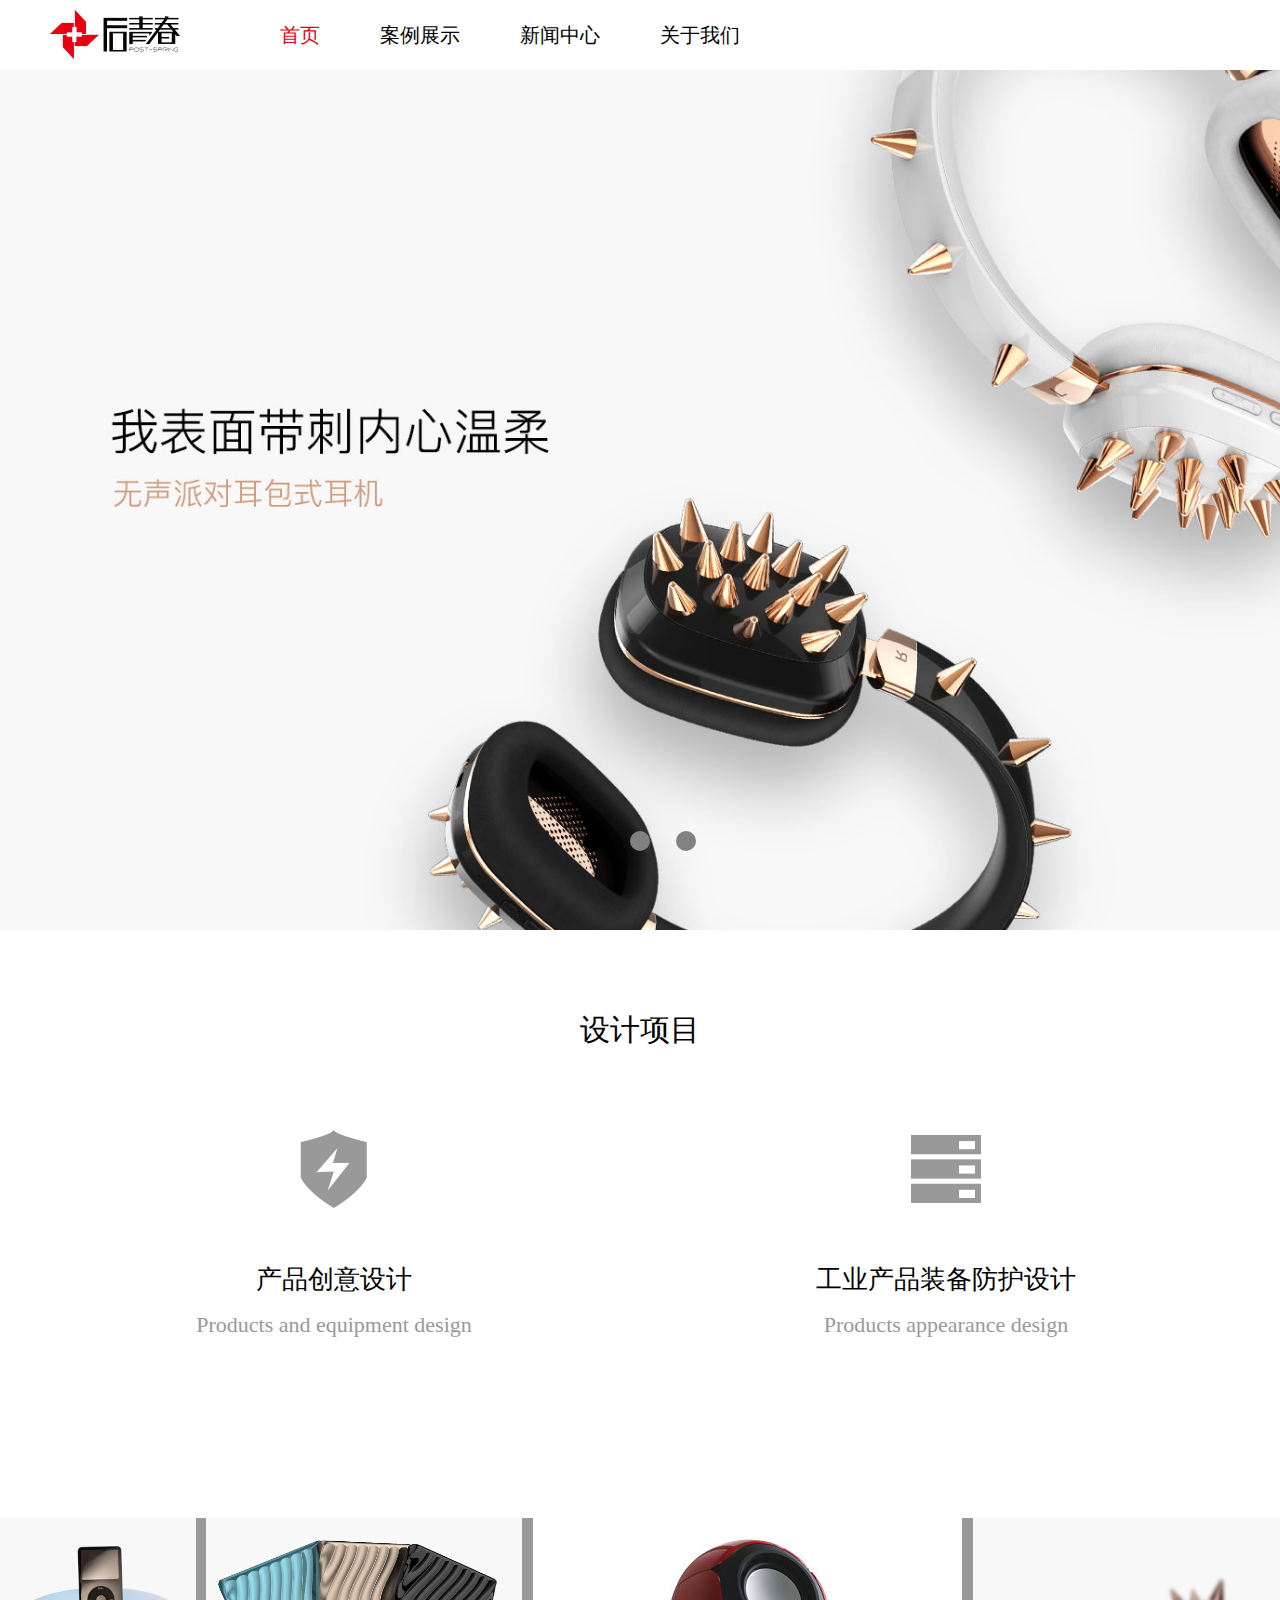
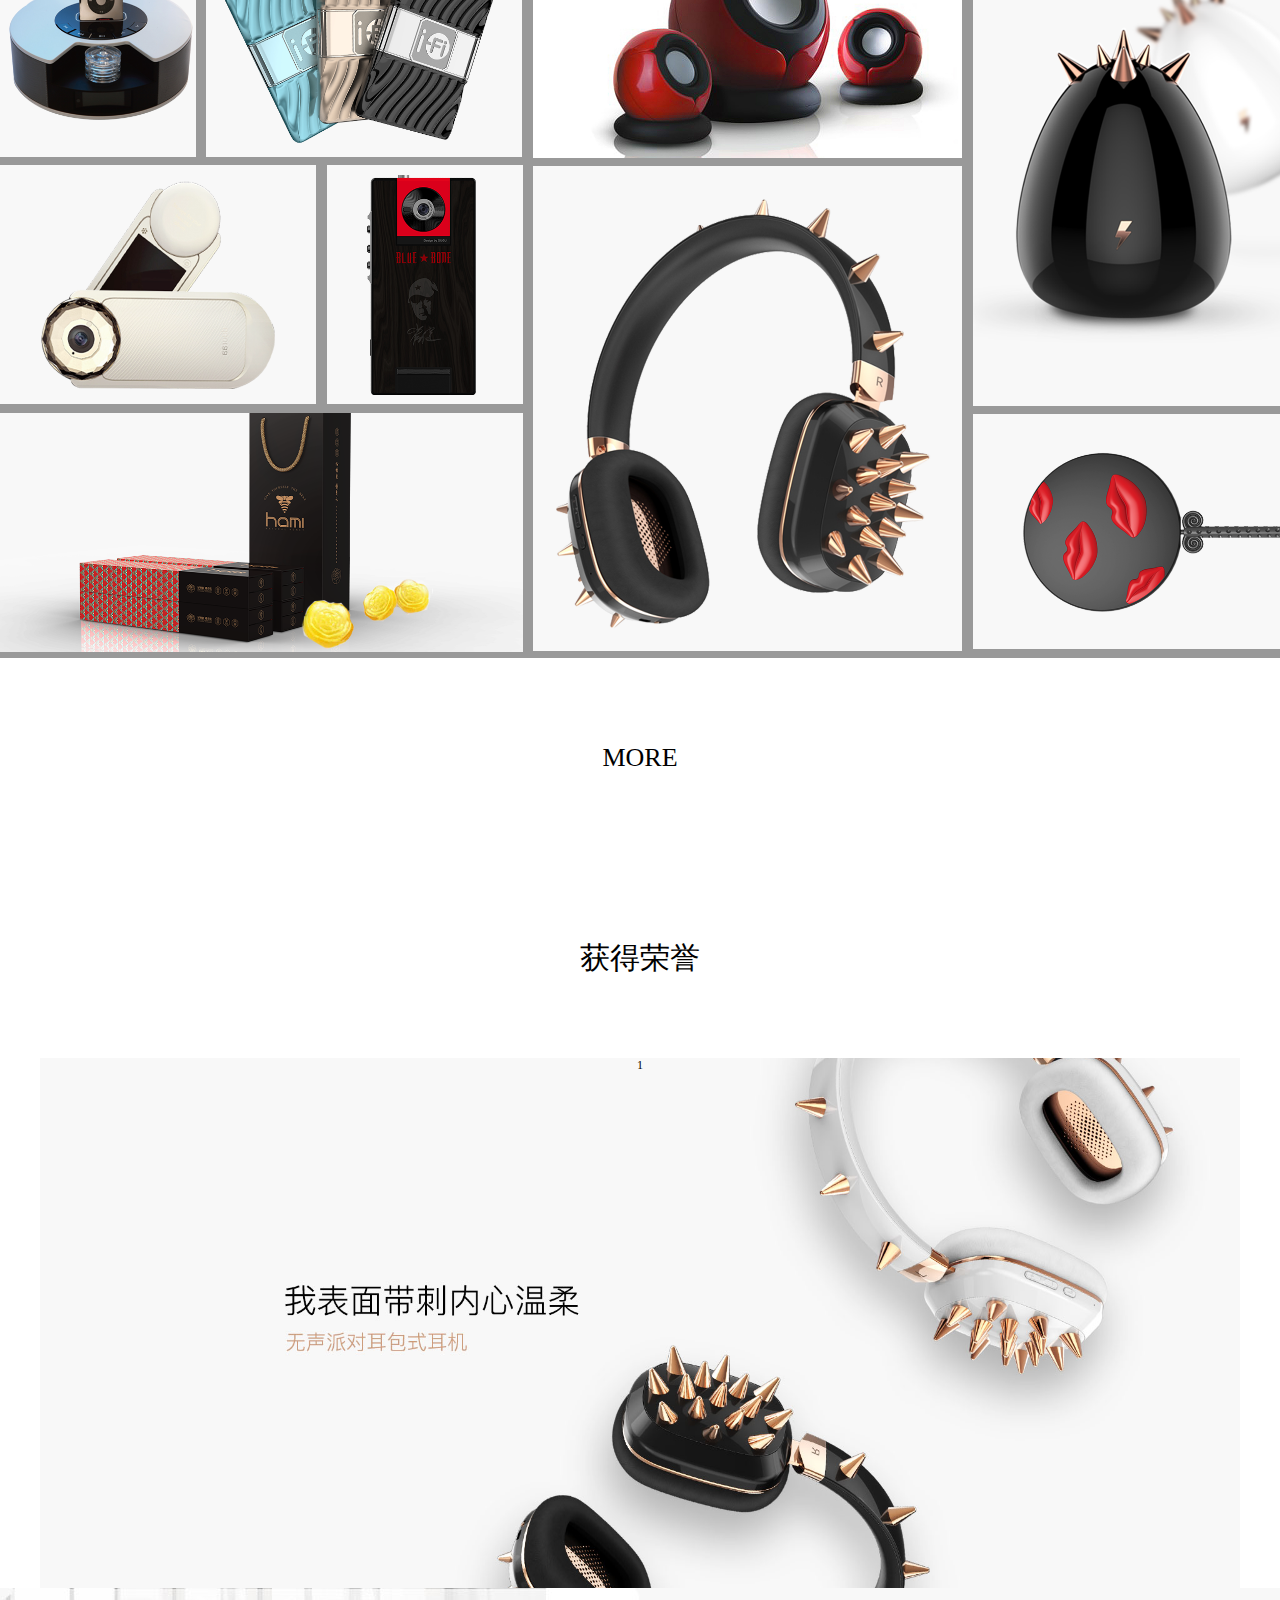
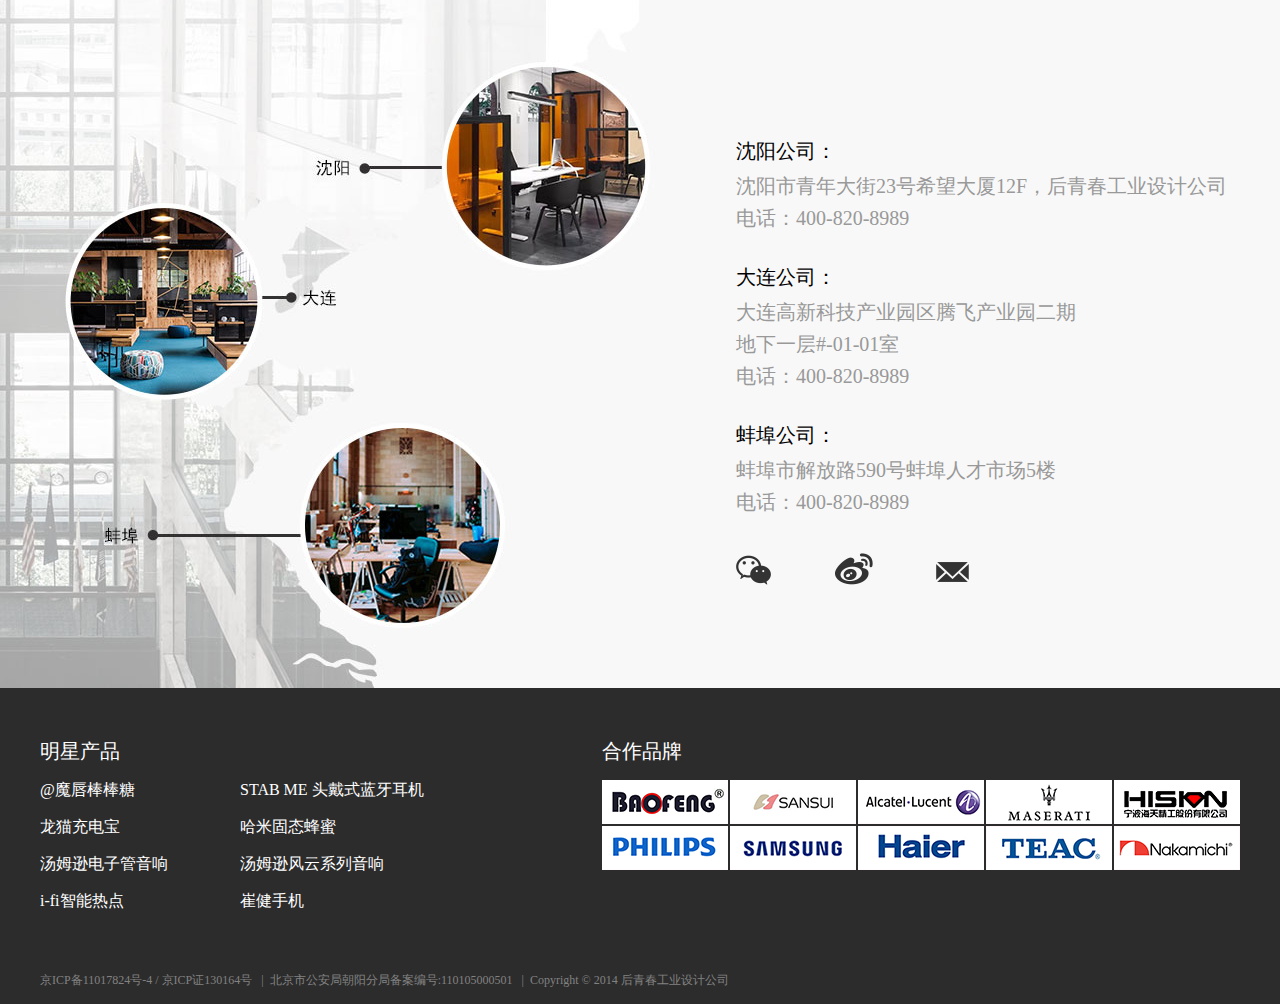
==== index.html @ 99f34e1e "index" ====
<!DOCTYPE html>
<html>
	<head>
		<meta charset="UTF-8">
		<title></title>
		<link href="css/reset.css" rel="stylesheet">
		<link href="css/base.css" rel="stylesheet">
		<link href="css/index.css" rel="stylesheet">
		<link href="plugin/swiper-2.7.6/idangerous.swiper.css" rel="stylesheet">
		<link rel="icon" href="http://zimeitisucai.oss-cn-beijing.aliyuncs.com/resource/ouguWebsite/img/title.png" type="image/x-icon" >
	</head>
	
	<body>
	<!--header start-->
		<nav>
			<!--<div class="header ">
				<div class="clearfix">
					<a href="index.html"><div class="logo fl"></div></a>
					<ul class="fl clearfix">
						<li class="on"><a href="index.html">首页</a></li>
						<li ><a href="">案例展示</a></li>
						<li ><a href="">新闻中心</a></li>
						<li ><a href="">关于我们</a></li>
					</ul>
				</div>
			</div>-->
		</nav>
	<!--header end-->

	<!--banner start-->
		<div class="banner">
			<div class="swiper-container"  id="swiper1">
				<div class="swiper-wrapper">
					<div class="swiper-slide slide1"><a href=""></a></div>
					<div class="swiper-slide slide2"><a href=""></a></div>
					<div class="swiper-slide slide3"><a href=""></a></div>
				</div>
				<div class="pagination"></div>
			</div>
		</div>
	<!--banner end-->

	<!--content start-->
	<div class="content">
		<div class="part1">
			<div class="f30 headline">设计项目</div>
			<div class="two clearfix auto">
				<div class="fl">
					<i></i>
					<p class="f26 pt50">产品创意设计</p>
					<div class="f22">Products and equipment design</div>
				</div>
				<div class="fr">
					<i></i>
					<p class="f26 pt50">工业产品装备防护设计</p>
					<div class="f22">Products appearance design</div>
				</div>
			</div>
			<div class="product">
				<div class="pr1 fl">
					<div class="left1 clearfix">
						<div class="left1_l fl"></div>
						<div class="left1_r fr"></div>
					</div>
					<div class="left2 clearfix">
						<div class="left2_l fl"></div>
						<div class="left2_r fr"></div>
					</div>
					<div class="left3"></div>
				</div>
				<div class="pr2 fl">
					<div class="mid1 dhover">
						<a href="">
							<div class="con">
								<div class="p">
									<p class="f30">无声派对</p>
									<p class="f26">耳机设计</p>
								</div>
							</div>
						</a>
					</div>
					<div class="mid2 dhover">
						<a href="">
							<div class="con">
								<div class="p">
									<p class="f30">无声派对</p>
									<p class="f26">耳机设计</p>
								</div>
							</div>
						</a>
					</div>
				</div>
				<div class="pr3 fr">
					<div class="right1 dhover"></div>
					<div class="right2 dhover"></div>
				</div>
			</div>
		</div>
		<div class="part2">
			<div class="headline f26">MORE</div>
			<div class="headline f30">获得荣誉</div>
			<div class="iconswiper auto">
				<div class="swiper-container"  id="swiper2">
					<div class="swiper-wrapper">
						<div class="swiper-slide slide1">1</div>
						<div class="swiper-slide slide2">2</div>
						<div class="swiper-slide slide3">3</div>
					</div>
					<!--<div class="pagination"></div>-->
				</div>
			</div>
		</div>
		<div class="part3"></div>
		<div class="part4"></div>
	</div>
	<!--content end-->
	<!--pubpart start-->
	<div class="pubpart">
		<!--<div class="in">
			<div class="auto clearfix">
				<div class="t fr">
					<div class="unit">
						<p class="p">沈阳公司：</p>
						<div class="word">沈阳市青年大街23号希望大厦12F，后青春工业设计公司<br />
电话：400-820-8989</div>						
					</div>
					<div class="unit">
						<p class="p">大连公司：</p>
						<div class="word">大连高新科技产业园区腾飞产业园二期<br />
地下一层#-01-01室<br />
电话：400-820-8989</div>						
					</div>
					<div class="unit">
						<p class="p">蚌埠公司：</p>
						<div class="word">蚌埠市解放路590号蚌埠人才市场5楼<br />
电话：400-820-8989</div>						
					</div>
					<div class="icon">
						<i class="icon1"></i>
						<i class="icon2"></i>
						<i class="icon3"></i>
					</div>
				</div>
			</div>
		</div>-->
	</div>
	<!--pubpart end-->

	<!--footer start-->
	<footer>
		<!--<div class="footer">
			<div class="auto pt50 clearfix">
				<div class="fl clearfix">
					<div class="col fl">
						<h4>明星产品</h4>
						<ul>
							<li><a href="">@魔唇棒棒糖</a></li>
							<li><a href="">龙猫充电宝</a></li>
							<li><a href="">汤姆逊电子管音响</a></li>
							<li><a href="">i-fi智能热点</a></li>
						</ul>
					</div>
					<div class="col fl">
						<h4> </h4>
						<ul>
							<li><a href="">STAB ME 头戴式蓝牙耳机</a></li>
							<li><a href="">哈米固态蜂蜜</a></li>
							<li><a href="">汤姆逊风云系列音响</a></li>
							<li><a href="">崔健手机</a></li>
						</ul>
					</div>
				</div>
				<div class="fr">
					<div class="">
						<h4>合作品牌</h4>
						<img class="brand" src="img/01index/brand.png"/>
					</div>
				</div>
			</div>
			<div class="auto end">
					京ICP备11017824号-4 / 京ICP证130164号 &nbsp; | &nbsp;北京市公安局朝阳分局备案编号:110105000501 &nbsp; | &nbsp;Copyright © 2014 后青春工业设计公司
			</div>
		</div>-->
	</footer>
	<!--footer end-->

	</body>
	<script src="plugin/swiper-2.7.6/idangerous.swiper.min.js"></script>
	<script src="js/jquery-1.11.0.min.js" type="text/javascript" charset="utf-8"></script>
	<script src="js/headerFooter.js" type="text/javascript" charset="utf-8"></script>
	<script src="js/pubpart.js" type="text/javascript" charset="utf-8"></script>
	<!--<script src="js/header.js" type="text/javascript" charset="utf-8"></script>-->
	<!--<script src="js/index.js" type="text/javascript" charset="utf-8"></script>-->
	<script>
		window.onload = function() {
			var mySwiper = new Swiper('#swiper1',{
				loop: true,
				autoplay : 5000,
				pagination : '.pagination',
				paginationClickable :true
			});
			var swiper = new Swiper('#swiper2', {
			    loop: true,
				autoplay : 5000,
				pagination : '.pagination',
				paginationClickable :true
			});
}
function getScrollTop(){
			var scrollTop=0;
			if(document.documentElement&&document.documentElement.scrollTop)
			{
				scrollTop=document.documentElement.scrollTop;
			}
			else if(document.body)
			{
				scrollTop=document.body.scrollTop;
			}
			return scrollTop;
		}
		
	</script>
</html>
---- css/base.css ----
body {
  background: #fff;
}
.clearfix:after {
  content: '';
  display: block;
  width: 100%;
  height: 0;
  clear: both;
}
.fl {
  float: left;
}
.fr {
  float: right;
}
.none {
  display: none;
}
.auto {
  width: 1200px;
  margin: 0 auto;
}
.pt50 {
  padding-top: 50px;
}
.f30 {
  font-size: 30px;
  font-weight: 100;
}
.f22 {
  font-size: 22px;
  font-weight: 100;
}
.f26 {
  font-size: 26px;
  font-weight: 100;
}
.header {
  position: fixed;
  top: 0;
  z-index: 100;
  width: 100%;
  height: 70px;
  line-height: 70px;
  background: rgba(255, 255, 255, 0.2);
}
.header .logo {
  width: 130px;
  height: 50px;
  background: url(../img/01index/logo.png) no-repeat 0 0 / contain;
  margin-top: 10px;
  margin-left: 50px;
}
.header ul {
  margin-left: 70px;
}
.header ul li {
  float: left;
  padding: 0 30px;
  font-size: 20px;
}
.header ul li a {
  display: block;
  width: 100%;
  height: 100%;
  color: #000;
}
.header ul li.on a {
  color: #e60012;
}
.header ul li:hover a {
  color: #e60012;
}
.header:hover {
  background: #fff;
}
.footer {
  color: #fff;
  background: #2c2c2c;
}
.footer h4 {
  height: 26px;
  font-size: 20px;
  font-weight: 100;
}
.footer .col {
  width: 200px;
}
.footer .col li {
  margin-top: 16px ;
  font-size: 16px;
  font-weight: 100;
}
.footer .col li a {
  font-size: 16px;
  color: #fff;
}
.footer .brand {
  width: 638px;
  height: 90px;
  margin-top: 16px;
}
.footer .end {
  margin-top: 60px;
  color: #828282;
  font-size: 12px;
  padding-bottom: 15px;
}
.pubpart .in {
  height: 700px;
  background: url(../img/01index/pubbg.jpg) no-repeat;
  background-position: center 0;
  background-size: cover;
}
.pubpart .in .t {
  margin-top: 120px;
  width: 42%;
}
.pubpart .in .t .unit {
  font-size: 20px;
  margin-top: 30px;
}
.pubpart .in .t .unit .p {
  color: #000;
}
.pubpart .in .t .unit .word {
  color: #999;
  margin-top: 5px;
  line-height: 1.6;
}
.pubpart .in .t .icon {
  margin-top: 35px;
}
.pubpart .in .t .icon i {
  margin-right: 60px;
  display: inline-block;
  background: url('../img/01index/icon.png') no-repeat;
}
.pubpart .in .t .icon .icon1 {
  width: 35px;
  height: 30px;
  background-position: 0 -2px;
}
.pubpart .in .t .icon .icon2 {
  width: 39px;
  height: 32px;
  background-position: -102px 0px;
}
.pubpart .in .t .icon .icon3 {
  width: 33px;
  height: 23px;
  background-position: -207px -7px;
}
---- css/index.css ----
.banner {
  height: 930px;
}
.banner .swiper-container {
  height: 100%;
}
.banner .swiper-slide {
  height: 100%;
  background-repeat: no-repeat;
  background-position: center;
  background-size: cover ;
}
.banner .swiper-slide a {
  display: block;
  width: 100%;
  height: 100%;
}
.banner .slide1 {
  background-image: url(../img/01index/banner1.jpg);
}
.banner .slide2 {
  background-image: url(../img/01index/banner2.jpg);
}
.banner .slide3 {
  background-image: url(../img/01index/banner3.jpg);
}
.banner .pagination {
  position: absolute;
  z-index: 20;
  bottom: 75px;
  width: 100%;
  text-align: center;
}
.banner .swiper-pagination-switch {
  display: inline-block;
  width: 20px;
  height: 20px;
  border-radius: 20px;
  background: #818181;
  margin: 0 13px;
  cursor: pointer;
}
.banner .swiper-active-switch {
  background: #000;
}
.content {
  text-align: center;
}
.content .headline {
  height: 200px;
  line-height: 200px;
}
.content .part1 .two {
  margin-bottom: 180px;
}
.content .part1 .two > div {
  width: 49%;
}
.content .part1 .two > div i {
  display: inline-flex;
  width: 78px;
  height: 78px;
}
.content .part1 .two > div > div {
  color: #999;
  margin-top: 15px;
}
.content .part1 .two > div:hover p {
  color: #e60012;
}
.content .part1 .two .fl i {
  background: url(../img/01index/two1.png) no-repeat;
}
.content .part1 .two .fr i {
  background: url(../img/01index/two2.png) no-repeat;
}
.content .part1 .product {
  background: #999;
  width: 100%;
  height: 0;
  padding-bottom: 57.8%;
  position: relative;
}
.content .part1 .product > div {
  height: 100%;
  position: absolute;
}
.content .part1 .product > div .dhover:hover .con {
  background: rgba(230, 0, 18, 0.8);
}
.content .part1 .product > div .dhover:hover .con .p {
  display: block;
}
.content .part1 .product .con {
  width: 100%;
  height: 100%;
  display: flex;
  align-items: center;
  justify-content: center;
  color: #fff;
  background: transparent;
}
.content .part1 .product .con .p {
  display: none;
}
.content .part1 .product .pr1 {
  width: 41.66%;
}
.content .part1 .product .pr1 > div {
  width: 98%;
  height: 32.28%;
  margin-bottom: 1.6%;
}
.content .part1 .product .pr1 .left1 > div {
  height: 100%;
}
.content .part1 .product .pr1 .left1 .left1_l {
  margin-right: 2%;
  width: 37.5%;
  background: url(../img/01index/p01.png) no-repeat;
  background-size: 100% 100%;
}
.content .part1 .product .pr1 .left1 .left1_r {
  width: 60.5%;
  background: url(../img/01index/p02.png) no-repeat;
  background-size: 100% 100%;
}
.content .part1 .product .pr1 .left2 > div {
  height: 100%;
}
.content .part1 .product .pr1 .left2 .left2_l {
  margin-right: 2%;
  width: 60.5%;
  background: url(../img/01index/p03.png) no-repeat;
  background-size: 100% 100%;
}
.content .part1 .product .pr1 .left2 .left2_r {
  width: 37.5%;
  background: url(../img/01index/p04.png) no-repeat;
  background-size: 100% 100%;
}
.content .part1 .product .pr1 .left3 {
  background: url(../img/01index/p05.png) no-repeat;
  background-size: 100% 100%;
}
.content .part1 .product .pr2 {
  width: 34.37%;
  left: 41.66%;
}
.content .part1 .product .pr2 > div {
  width: 97.5%;
  margin-bottom: 1.8%;
}
.content .part1 .product .pr2 .mid1 {
  height: 32.5% ;
  background: url(../img/01index/p06.png) no-repeat;
  background-size: 100% 100%;
}
.content .part1 .product .pr2 .mid2 {
  height: 65.5%;
  background: url(../img/01index/p07.png) no-repeat;
  background-size: 100% 100%;
}
.content .part1 .product .pr3 {
  width: 23.97%;
  right: 0 ;
}
.content .part1 .product .pr3 > div {
  margin-bottom: 2.5%;
  background: oldlace;
}
.content .part1 .product .pr3 .right1 {
  height: 66%;
  background: url(../img/01index/p08.png) no-repeat;
  background-size: 100% 100%;
}
.content .part1 .product .pr3 .right2 {
  height: 31.81%;
  background: url(../img/01index/p09.png) no-repeat;
  background-size: 100% 100%;
}
.content .part2 .iconswiper {
  height: 530px;
}
.content .part2 .iconswiper .swiper-container {
  height: 100%;
}
.content .part2 .iconswiper .swiper-slide {
  width: 100%;
  height: 100%;
  background-repeat: no-repeat;
  background-position: center;
  background-size: cover ;
  display: block;
}
.content .part2 .iconswiper .slide1 {
  background-image: url(../img/01index/banner1.jpg);
}
.content .part2 .iconswiper .slide2 {
  background-image: url(../img/01index/banner2.jpg);
}
.content .part2 .iconswiper .slide3 {
  background-image: url(../img/01index/banner3.jpg);
}
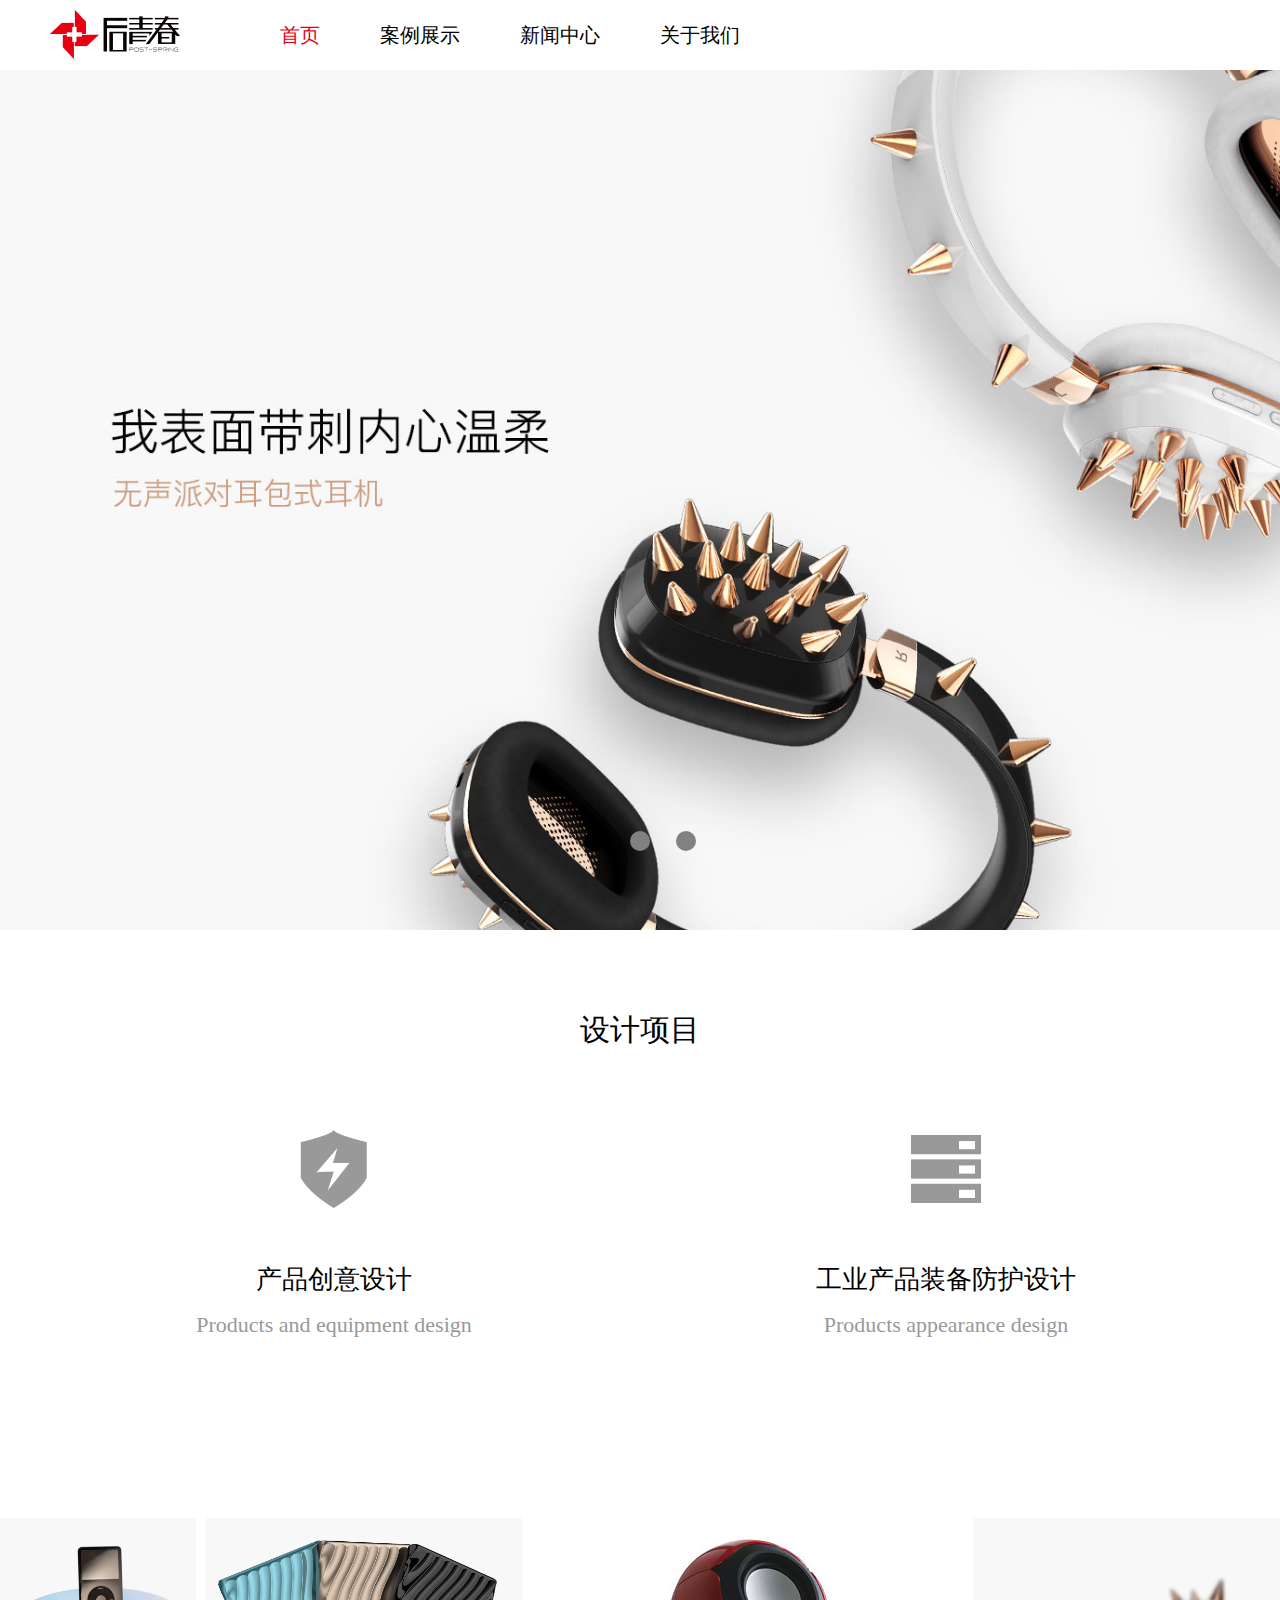
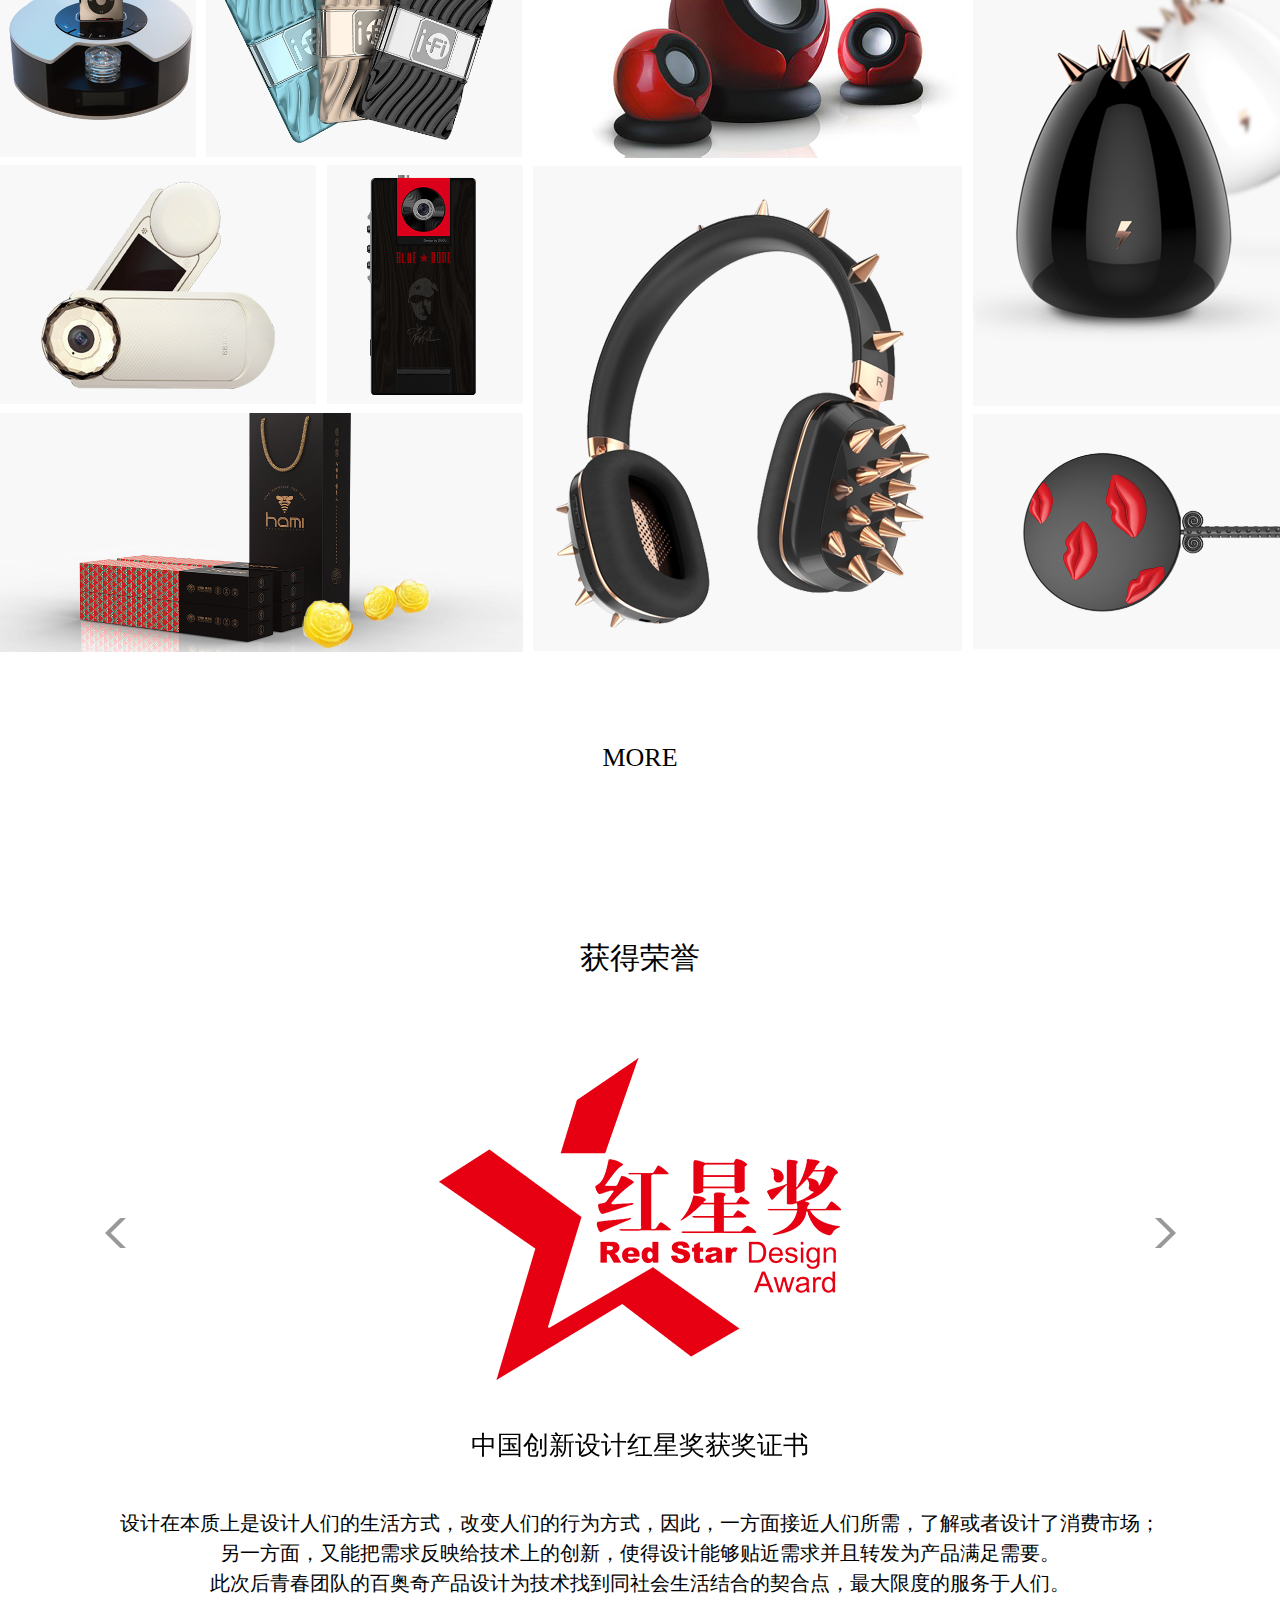
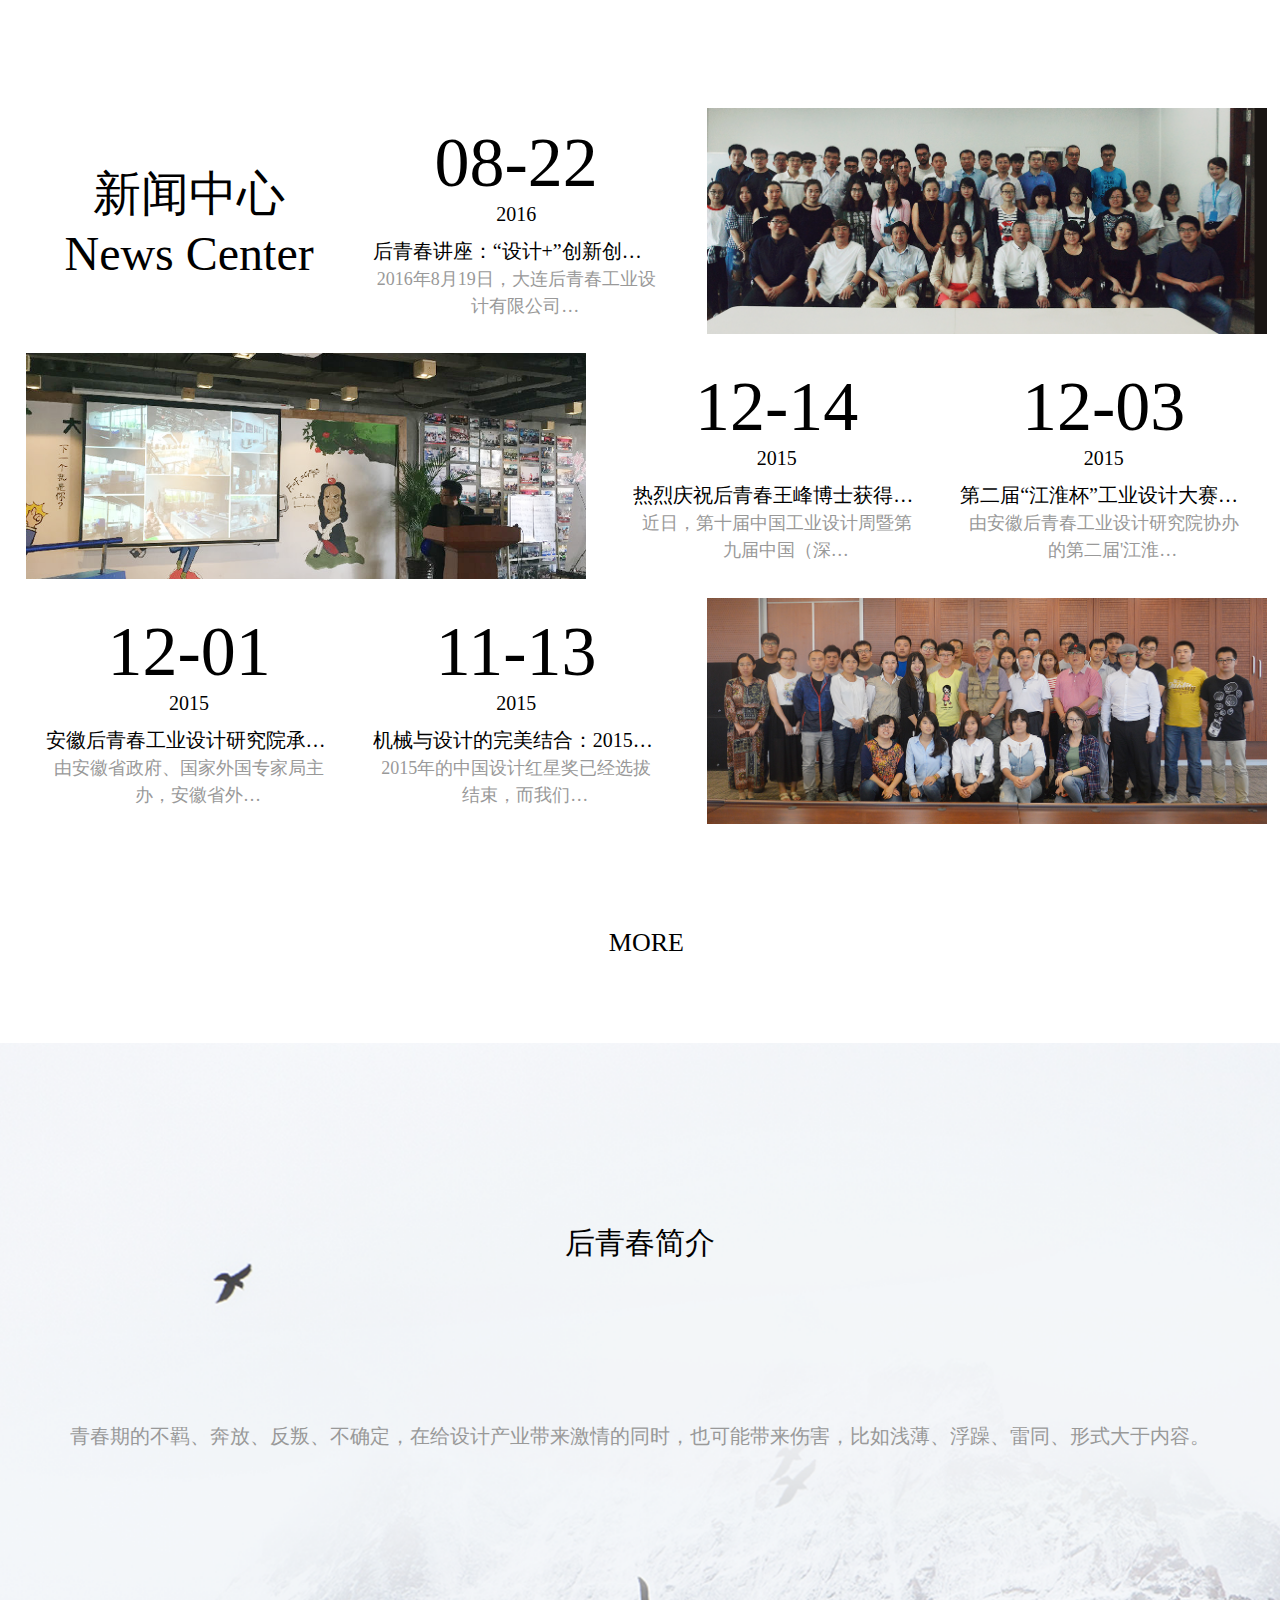
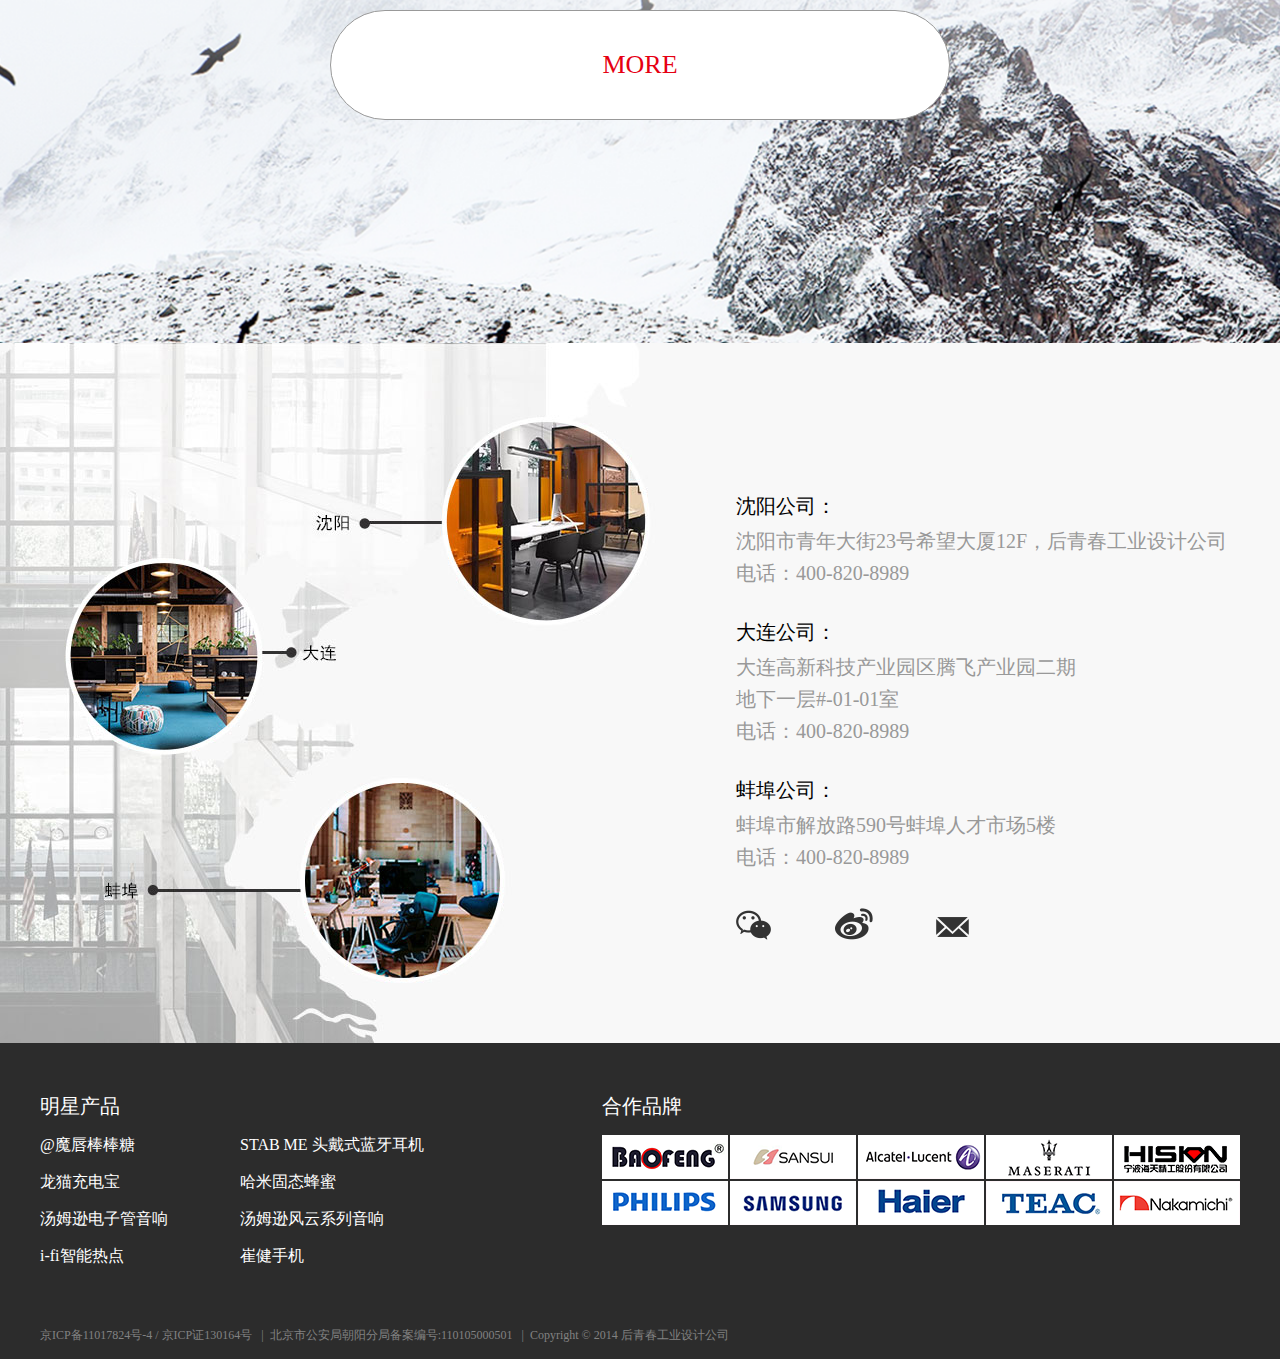
==== commit 03f88d5d: "index" ====
--- a/index.html
+++ b/index.html
@@ -59,22 +59,67 @@
 			<div class="product">
 				<div class="pr1 fl">
 					<div class="left1 clearfix">
-						<div class="left1_l fl"></div>
-						<div class="left1_r fr"></div>
+						<div class="left1_l fl dhover">
+							<a href="">
+								<div class="con">
+									<div class="p">
+										<p class="f30">汤姆逊电子管音响</p>
+										<p class="f24">外观设计</p>
+									</div>
+								</div>
+							</a>
+						</div>
+						<div class="left1_r fr dhover">
+							<a href="">
+								<div class="con">
+									<div class="p">
+										<p class="f30">I-FI智能热点</p>
+										<p class="f24">外观设计</p>
+									</div>
+								</div>
+							</a>
+						</div>
 					</div>
 					<div class="left2 clearfix">
-						<div class="left2_l fl"></div>
-						<div class="left2_r fr"></div>
-					</div>
-					<div class="left3"></div>
+						<div class="left2_l fl dhover">
+							<a href="">
+								<div class="con">
+									<div class="p">
+										<p class="f30">Dooraa自拍神器</p>
+										<p class="f24">外观设计</p>
+									</div>
+								</div>
+							</a>
+						</div>
+						<div class="left2_r fr dhover">
+							<a href="">
+								<div class="con">
+									<div class="p">
+										<p class="f30">崔建手机</p>
+										<p class="f24">外观设计</p>
+									</div>
+								</div>
+							</a>
+						</div>
+					</div>
+					<div class="left3 dhover">
+						<a href="">
+							<div class="con">
+								<div class="p">
+									<p class="f30">哈米固态蜂蜜</p>
+									<p class="f24">外观设计</p>
+								</div>
+							</div>
+						</a>
+					</div>
 				</div>
 				<div class="pr2 fl">
 					<div class="mid1 dhover">
 						<a href="">
 							<div class="con">
 								<div class="p">
-									<p class="f30">无声派对</p>
-									<p class="f26">耳机设计</p>
+									<p class="f30">汤姆逊层云音响</p>
+									<p class="f24">外观设计</p>
 								</div>
 							</div>
 						</a>
@@ -83,16 +128,34 @@
 						<a href="">
 							<div class="con">
 								<div class="p">
-									<p class="f30">无声派对</p>
-									<p class="f26">耳机设计</p>
+									<p class="f30">无声派对耳机</p>
+									<p class="f24">外观设计</p>
 								</div>
 							</div>
 						</a>
 					</div>
 				</div>
 				<div class="pr3 fr">
-					<div class="right1 dhover"></div>
-					<div class="right2 dhover"></div>
+					<div class="right1 dhover">
+						<a href="">
+							<div class="con">
+								<div class="p">
+									<p class="f30">龙猫充电宝</p>
+									<p class="f24">外观设计</p>
+								</div>
+							</div>
+						</a>
+					</div>
+					<div class="right2 dhover">
+						<a href="">
+							<div class="con">
+								<div class="p">
+									<p class="f30">@魔唇棒棒糖</p>
+									<p class="f24">外观设计</p>
+								</div>
+							</div>
+						</a>
+					</div>
 				</div>
 			</div>
 		</div>
@@ -102,16 +165,155 @@
 			<div class="iconswiper auto">
 				<div class="swiper-container"  id="swiper2">
 					<div class="swiper-wrapper">
-						<div class="swiper-slide slide1">1</div>
-						<div class="swiper-slide slide2">2</div>
-						<div class="swiper-slide slide3">3</div>
+						<div class="swiper-slide slide1">
+							<p class="f26 mt370">中国创新设计红星奖获奖证书</p>
+						</div>
+						<div class="swiper-slide slide2">
+							<p class="f26 mt370">中国工业设计十佳大奖</p>
+						</div>
+						<div class="swiper-slide slide3">
+							<p class="f26 mt370">“包豪斯奖”国际设计大赛</p>
+						</div>
 					</div>
 					<!--<div class="pagination"></div>-->
 				</div>
-			</div>
+				<div class="prev arrow"></div>
+            	<div class="next arrow"></div>
+			</div>
+			<div class="f20 words">设计在本质上是设计人们的生活方式，改变人们的行为方式，因此，一方面接近人们所需，了解或者设计了消费市场；<br />
+另一方面，又能把需求反映给技术上的创新，使得设计能够贴近需求并且转发为产品满足需要。<br />
+此次后青春团队的百奥奇产品设计为技术找到同社会生活结合的契合点，最大限度的服务于人们。</div>
 		</div>
-		<div class="part3"></div>
-		<div class="part4"></div>
+		<div class="part3">
+			<div class="news">
+				<div class="left clearfix">
+					<div class="left_l dhover fl">
+						<div>
+							<div class="newsword">新闻中心</div>
+							<div class="newsCenter">News Center</div>
+						</div>
+					</div>
+					<div class="left_r dhover fr">
+						<a href="">
+							<div class="con">
+								<div class="p">
+									<div class="data">08-22</div>
+									<div class="year">2016</div>
+									<div class="det">后青春讲座：“设计+”创新创业培训</div>
+									<div class="desc">2016年8月19日，大连后青春工业设计有限公司<br/>举办了一场讲座活动，讲座过程中，资深工业设<br/>计师徐德鑫向大家阐述了最新的设计理念以及设<br/>计创新能够为企业带来什么。</div>
+								</div>
+							</div>
+						</a>
+					</div>
+				</div>
+				<div class="right dhover">
+					<a href="">
+						<div class="con">
+							<div class="p none">
+								<div class="data">08-19</div>
+								<div class="year">2016</div>
+								<div class="det">关于举办工业设计前沿理论研究与专业...</div>
+								<div class="desc">关于举办工业设计前沿理论研究与专业技术升级<br>培训高级研修班的通知</div>
+							</div>
+						</div>
+					</a>
+				</div>
+			</div>
+			<div class="news news2">
+				<div class="left mleft clearfix">
+					<div class="left_l dhover fl">
+						<a href="">
+							<div class="con">
+								<div class="p">
+									<div class="data">12-14</div>
+									<div class="year">2015</div>
+									<div class="det">热烈庆祝后青春王峰博士获得2015年度中...</div>
+									<div class="desc">近日，第十届中国工业设计周暨第九届中国（深<br>圳）国际工业设计周正式开幕，2015“中国工业<br>设计十佳大奖”评选活动也正式揭晓，其中五大<br>奖项分别包括：2015年度“中国工业设计十佳...</div>
+								</div>
+							</div>
+						</a>
+					</div>
+					<div class="left_r dhover fr">
+						<a href="">
+							<div class="con">
+								<div class="p">
+									<div class="data">12-03</div>
+									<div class="year">2015</div>
+									<div class="det">第二届“江淮杯”工业设计大赛成功举行...</div>
+									<div class="desc">由安徽后青春工业设计研究院协办的第二届'江淮<br>杯'工业设计大赛的成功举行，继续延续去年首届<br>大赛开创的良好局面，进一步在全省营造关注工<br>业设计、参与工业设计、支持工业设计的创新...</div>
+								</div>
+							</div>
+						</a>
+					</div>
+				</div>
+				<div class="right mright dhover">
+					<a href="">
+							<div class="con">
+								<div class="p none">
+									<div class="data">05-30</div>
+									<div class="year">2016</div>
+									<div class="det">【后青春讲堂】工业设计如何提升产品...</div>
+									<div class="desc">2016年5月20日下午2时，大连后青春工业设计有<br>限公司在高新园区创业E港举办了工业设计讲座<br>，设计师王忠贺为大家介绍了工业设计如何提升<br>产品附加值的秘密，整个讲座持续了一个多小…</div>
+								</div>
+							</div>
+						</a>
+				</div>
+			</div>
+			<div class="news news3">
+				<div class="left clearfix">
+					<div class="left_l dhover fl">
+						<a href="">
+							<div class="con">
+								<div class="p">
+									<div class="data">12-01</div>
+									<div class="year">2015</div>
+									<div class="det">安徽后青春工业设计研究院承办，第六届...</div>
+									<div class="desc">由安徽省政府、国家外国专家局主办，安徽省外<br>专局、蚌埠市外专局、安徽后青春工业设计研究<br>院共同承办的第六届外国专家江淮行工业设计专<br>题活动昨日落下帷幕。</div>
+								</div>
+							</div>
+						</a>
+					</div>
+					<div class="left_r dhover fr">
+						<a href="">
+							<div class="con">
+								<div class="p">
+									<div class="data">11-13</div>
+									<div class="year">2015</div>
+									<div class="det">机械与设计的完美结合：2015红星奖设计...</div>
+									<div class="desc">2015年的中国设计红星奖已经选拔结束，而我们<br>的机床外观防护设计作品顺利获奖，将机械与美<br>学完美结合。</div>
+								</div>
+							</div>
+						</a>
+					</div>
+				</div>
+				<div class="right dhover">
+					<a href="">
+						<div class="con">
+							<div class="p none">
+								<div class="data">09-16</div>
+								<div class="year">2015</div>
+								<div class="det">大连市2015年度专业技术人员高级研修班...</div>
+								<div class="desc">大连市2015年度专业技术人员高级研修班现已开<br>课啦，今天的内容是陈磊老师讲述alias产品建模<br>理论。</div>
+							</div>
+						</div>
+					</a>
+				</div>
+			</div>
+			<div class="more f26 headline">
+				<a href=""><div class="icon">MORE</div></a>
+			</div>
+		</div>
+		<div class="part4">
+			<div class="in">
+				<div class="auto">
+					<div class="headline f30">后青春简介</div>
+					<div class="desc f20">青春期的不羁、奔放、反叛、不确定，在给设计产业带来激情的同时，也可能带来伤害，比如浅薄、浮躁、雷同、形式大于内容。</div>
+					<div class="more">
+						<a href="" ><div class="icon f26">MORE</div></a>
+					</div>
+				</div>
+			</div>
+		</div>
 	</div>
 	<!--content end-->
 	<!--pubpart start-->
@@ -200,10 +402,14 @@
 				paginationClickable :true
 			});
 			var swiper = new Swiper('#swiper2', {
-			    loop: true,
-				autoplay : 5000,
-				pagination : '.pagination',
-				paginationClickable :true
+			    loop:true,
+				//autoplay : 1000,
+			});
+			 $('.iconswiper ').on('click','.prev',function(){
+			    swiper.swipePrev();
+			});
+			$('.iconswiper').on('click','.next',function(){
+			    swiper.swipeNext();
 			});
 }
 function getScrollTop(){
@@ -218,6 +424,7 @@
 			}
 			return scrollTop;
 		}
+   
 		
 	</script>
 </html>
--- a/css/base.css
+++ b/css/base.css
@@ -24,12 +24,23 @@
 .pt50 {
   padding-top: 50px;
 }
+.mt370 {
+  margin-top: 370px;
+}
 .f30 {
   font-size: 30px;
   font-weight: 100;
 }
+.f24 {
+  font-size: 24px;
+  font-weight: 100;
+}
 .f22 {
   font-size: 22px;
+  font-weight: 100;
+}
+.f20 {
+  font-size: 20px;
   font-weight: 100;
 }
 .f26 {
--- a/css/index.css
+++ b/css/index.css
@@ -75,7 +75,6 @@
   background: url(../img/01index/two2.png) no-repeat;
 }
 .content .part1 .product {
-  background: #999;
   width: 100%;
   height: 0;
   padding-bottom: 57.8%;
@@ -86,7 +85,7 @@
   position: absolute;
 }
 .content .part1 .product > div .dhover:hover .con {
-  background: rgba(230, 0, 18, 0.8);
+  background: rgba(230, 0, 18, 0.9);
 }
 .content .part1 .product > div .dhover:hover .con .p {
   display: block;
@@ -167,7 +166,6 @@
 }
 .content .part1 .product .pr3 > div {
   margin-bottom: 2.5%;
-  background: oldlace;
 }
 .content .part1 .product .pr3 .right1 {
   height: 66%;
@@ -179,26 +177,213 @@
   background: url(../img/01index/p09.png) no-repeat;
   background-size: 100% 100%;
 }
+.content .part2 {
+  text-align: center;
+}
 .content .part2 .iconswiper {
-  height: 530px;
+  position: relative;
+  height: 450px;
 }
 .content .part2 .iconswiper .swiper-container {
+  width: 1040px;
   height: 100%;
 }
 .content .part2 .iconswiper .swiper-slide {
   width: 100%;
   height: 100%;
+}
+.content .part2 .iconswiper .slide1 {
+  background: url(../img/01index/swipericon1.png) no-repeat top center;
+}
+.content .part2 .iconswiper .slide2 {
+  background: url(../img/01index/swipericon2.png) no-repeat top center;
+}
+.content .part2 .iconswiper .slide3 {
+  background: url(../img/01index/swipericon3.png) no-repeat top center;
+}
+.content .part2 .iconswiper .arrow {
+  position: absolute;
+  top: 100px;
+  z-index: 10;
+  width: 150px;
+  height: 150px;
   background-repeat: no-repeat;
-  background-position: center;
-  background-size: cover ;
+  background-position: center center;
+}
+.content .part2 .iconswiper .prev {
+  left: 0;
+  background-image: url("../img/01index/prev.png");
+}
+.content .part2 .iconswiper .next {
+  right: 0;
+  background-image: url("../img/01index/next.png");
+}
+.content .part2 .iconswiper .prev:hover {
+  background-image: url("../img/01index/prev-on.png");
+}
+.content .part2 .iconswiper .next:hover {
+  background-image: url("../img/01index/next-on.png");
+}
+.content .part2 .words {
+  margin-bottom: 110px;
+  line-height: 1.5;
+}
+.content .part3 {
+  padding: 0 1% 0 2%;
+}
+.content .part3 .news {
+  width: 100%;
+  height: 0;
+  padding-bottom: 18.23%;
+  margin-bottom: 1.5%;
+  position: relative;
+}
+.content .part3 .news > div {
+  position: absolute;
+  height: 100%;
+}
+.content .part3 .news > div a {
   display: block;
-}
-.content .part2 .iconswiper .slide1 {
-  background-image: url(../img/01index/banner1.jpg);
-}
-.content .part2 .iconswiper .slide2 {
-  background-image: url(../img/01index/banner2.jpg);
-}
-.content .part2 .iconswiper .slide3 {
-  background-image: url(../img/01index/banner3.jpg);
-}
+  width: 100%;
+  height: 100%;
+}
+.content .part3 .news > div .con {
+  padding: 20px;
+  width: 100%;
+  height: 100%;
+  display: flex;
+  align-items: center;
+  justify-content: center;
+  color: #000;
+  background: transparent;
+}
+.content .part3 .news > div .con .p {
+  width: 100%;
+}
+.content .part3 .news > div .con .p .data {
+  font-size: 70px;
+}
+.content .part3 .news > div .con .p .year {
+  font-size: 20px;
+}
+.content .part3 .news > div .con .p .det {
+  width: 100%;
+  margin-top: 10px;
+  font-size: 20px;
+  line-height: 1.5;
+  overflow: hidden;
+  white-space: nowrap;
+  text-overflow: ellipsis;
+}
+.content .part3 .news > div .con .p .desc {
+  color: #999;
+  font-size: 18px;
+  line-height: 1.5;
+  text-overflow: -o-ellipsis-lastline;
+  overflow: hidden;
+  text-overflow: ellipsis;
+  display: -webkit-box;
+  -webkit-line-clamp: 2;
+  -webkit-box-orient: vertical;
+}
+.content .part3 .news .dhover {
+  height: 100%;
+}
+.content .part3 .news .dhover:hover .con {
+  color: #fff;
+  background: rgba(230, 0, 18, 0.9);
+}
+.content .part3 .news .dhover:hover .con .p {
+  display: block;
+}
+.content .part3 .news .dhover:hover .con .p .desc {
+  color: #fff;
+}
+.content .part3 .news .left {
+  width: 52.68%;
+  left: 0;
+}
+.content .part3 .news .left .left_l {
+  width: 50%;
+  display: flex;
+  align-items: center;
+  justify-content: center;
+}
+.content .part3 .news .left .left_l .newsword,
+.content .part3 .news .left .left_l .newsCenter {
+  font-size: 3rem;
+  color: #000000;
+}
+.content .part3 .news .left .left_r {
+  width: 50%;
+}
+.content .part3 .news .right {
+  background: url(../img/01index/20160819.png) no-repeat;
+  background-size: 100% 100%;
+  width: 45.16%;
+  right: 0;
+}
+.content .part3 .news2 .mleft {
+  right: 0;
+  left: auto;
+}
+.content .part3 .news2 .mright {
+  left: 0;
+  background: url(../img/01index/20160530.png) no-repeat;
+  background-size: 100% 100%;
+}
+.content .part3 .news3 .right {
+  background: url(../img/01index/20150916.png) no-repeat;
+  background-size: 100% 100%;
+}
+.content .part3 .more a {
+  color: #000;
+}
+.content .part3 .more .icon {
+  background: url(../img/01index/more.png) no-repeat 55% center;
+}
+.content .part3 .more:hover {
+  background: #e60012;
+}
+.content .part3 .more:hover a {
+  color: #fff;
+}
+.content .part4 .in {
+  text-align: center;
+  height: 900px;
+  background: url(../img/01index/introduce.png) no-repeat;
+  background-position: center 0;
+  background-size: cover;
+}
+.content .part4 .in > div.auto {
+  padding-top: 100px;
+}
+.content .part4 .in .desc {
+  margin-top: 80px;
+  color: #999;
+}
+.content .part4 .in .more {
+  display: flex;
+  justify-content: center;
+  margin-top: 160px;
+}
+.content .part4 .in .more a {
+  background: #fff;
+  color: #e60012;
+  display: flex;
+  justify-content: center;
+  align-items: center;
+  width: 620px;
+  height: 110px;
+  border-radius: 55px;
+  border: 1px solid #999;
+}
+.content .part4 .in .more .icon {
+  width: 100%;
+  background: url(../img/01index/more.png) no-repeat 60% center;
+}
+.content .part4 .in .more a:hover {
+  background: #e60012;
+  color: #fff;
+  border-color: #e60012;
+}
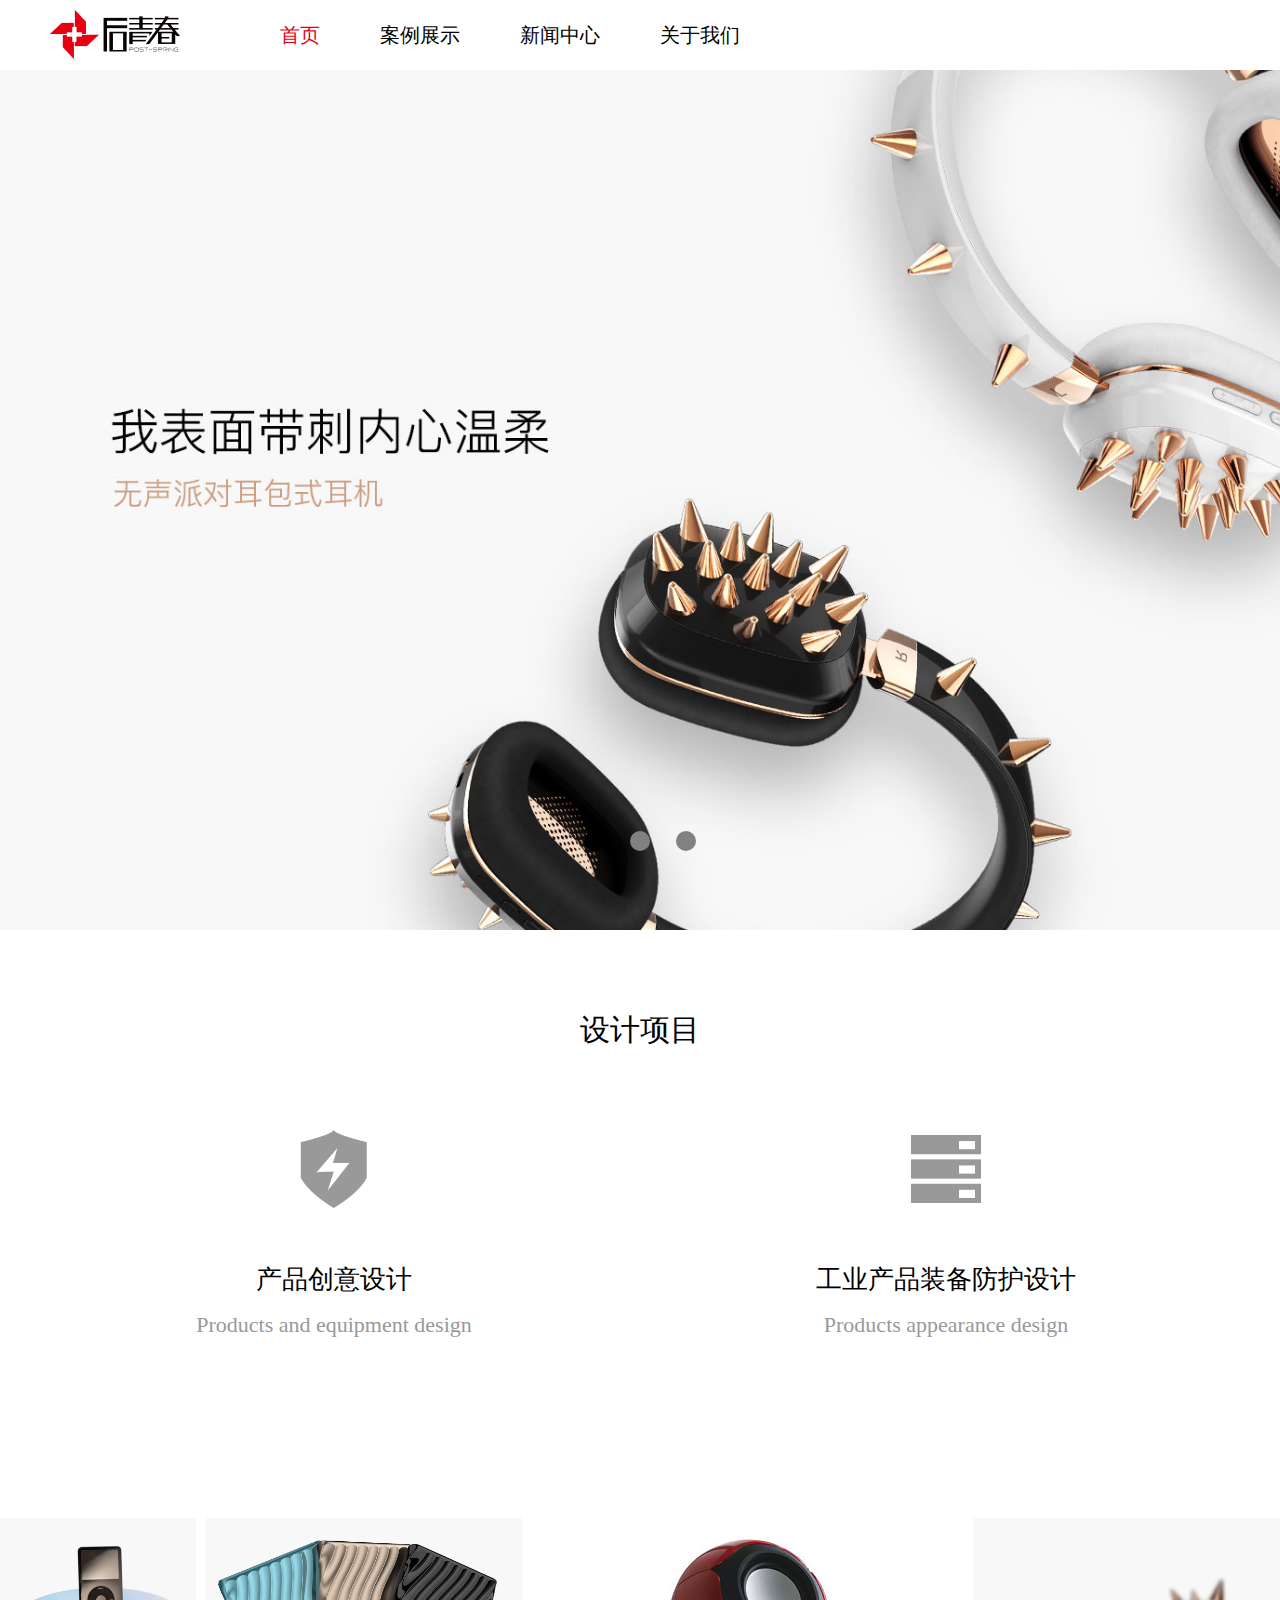
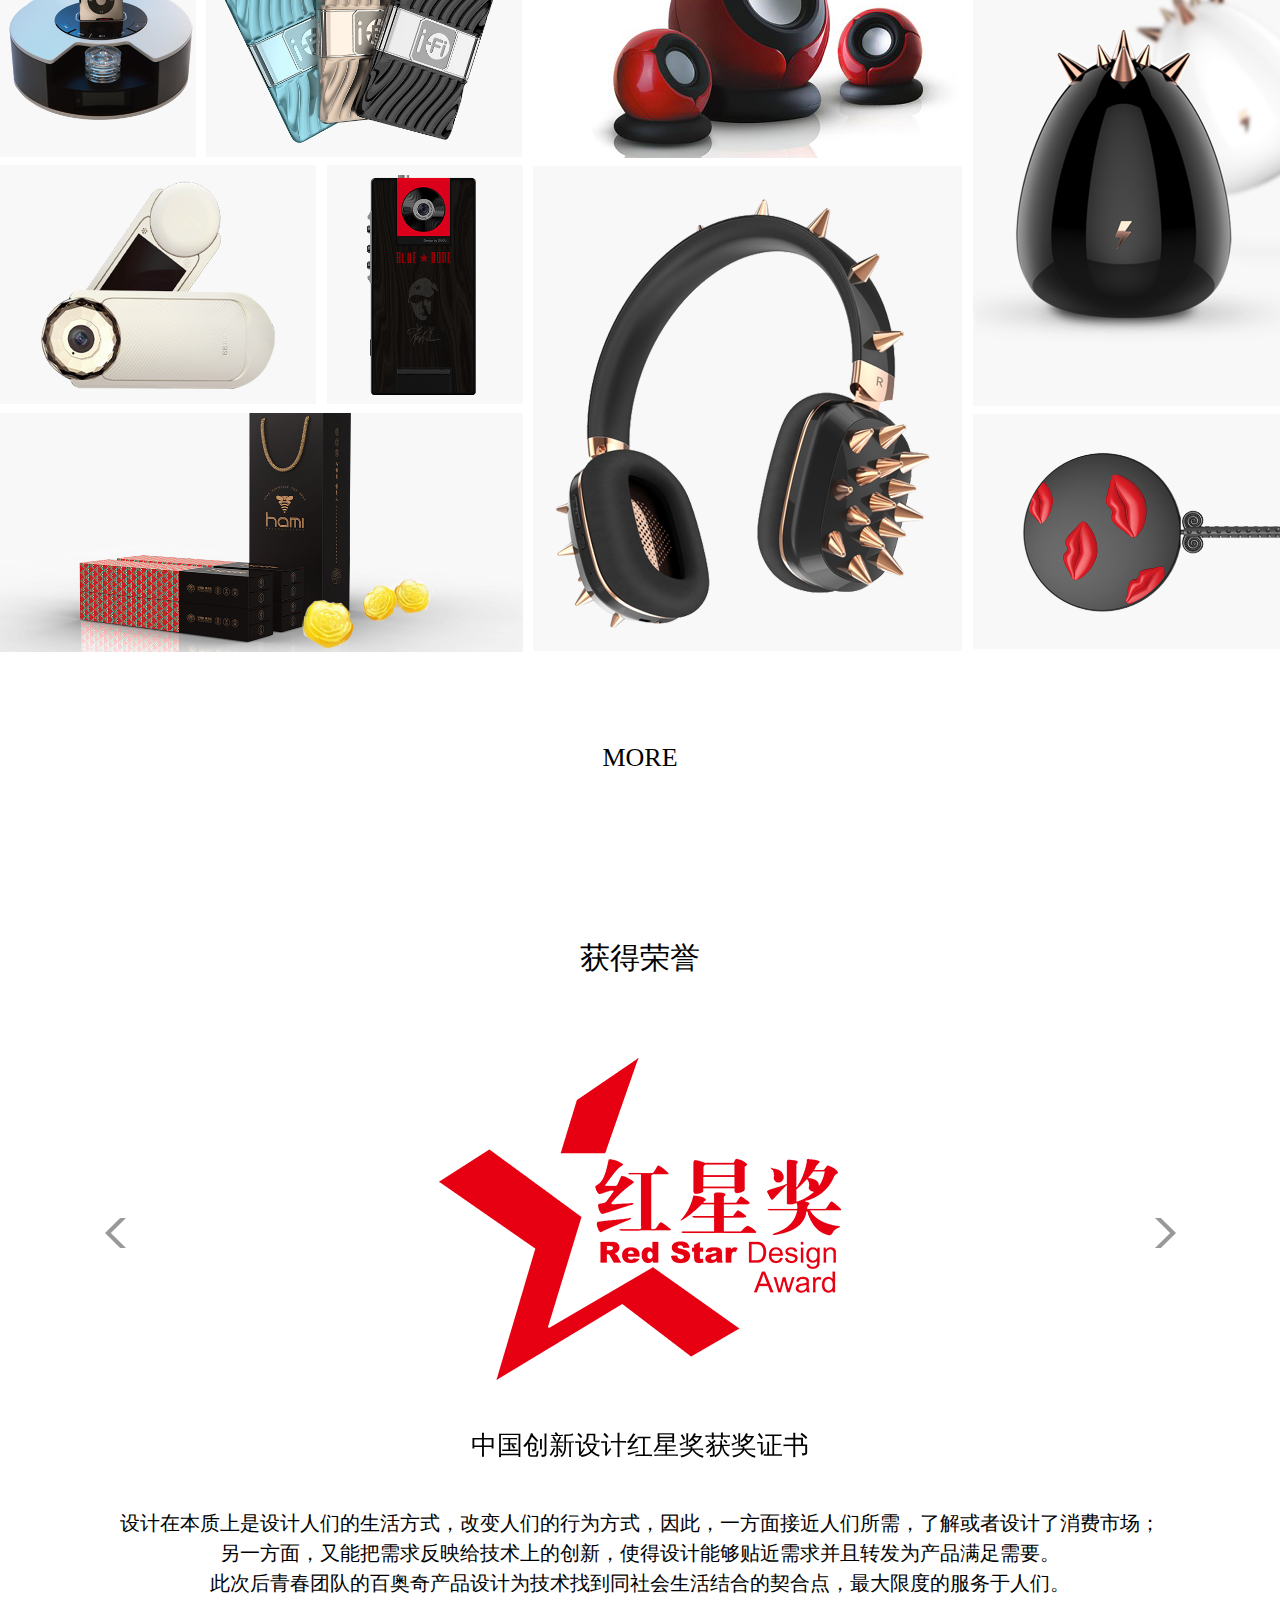
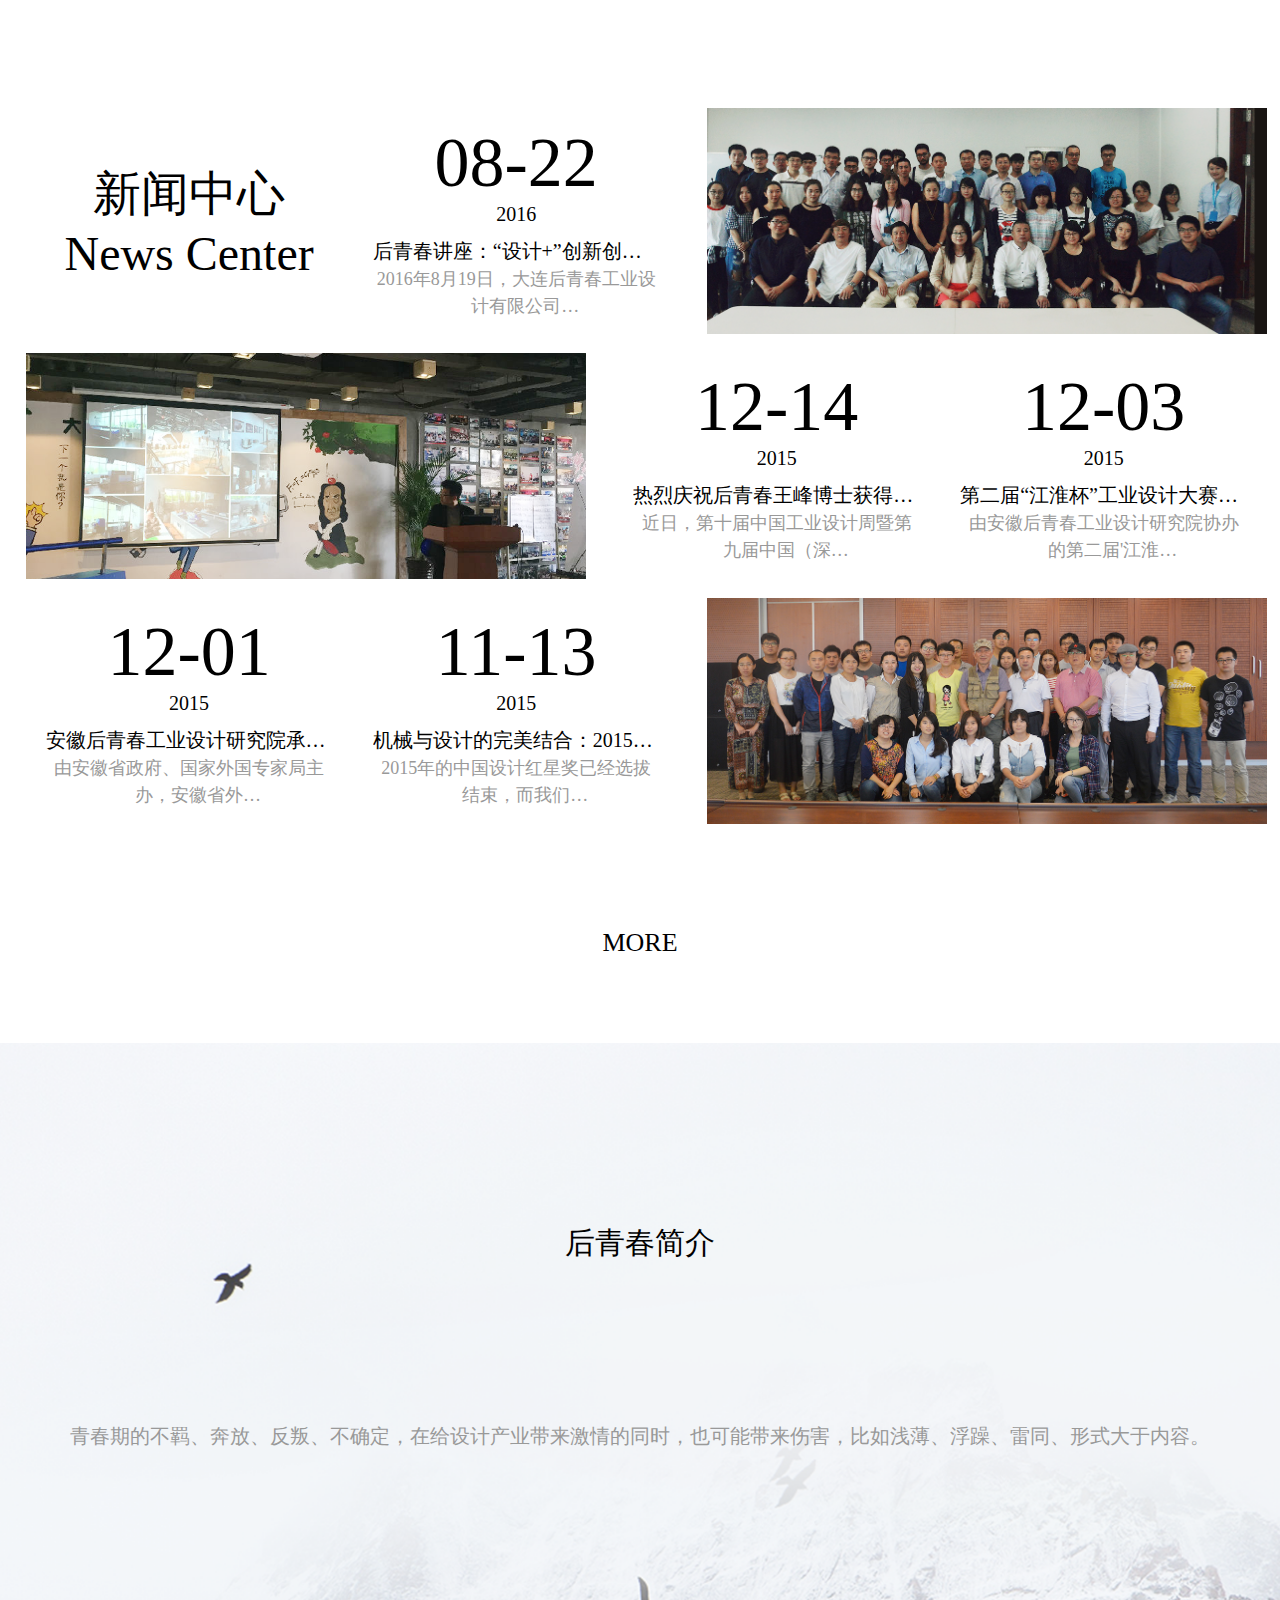
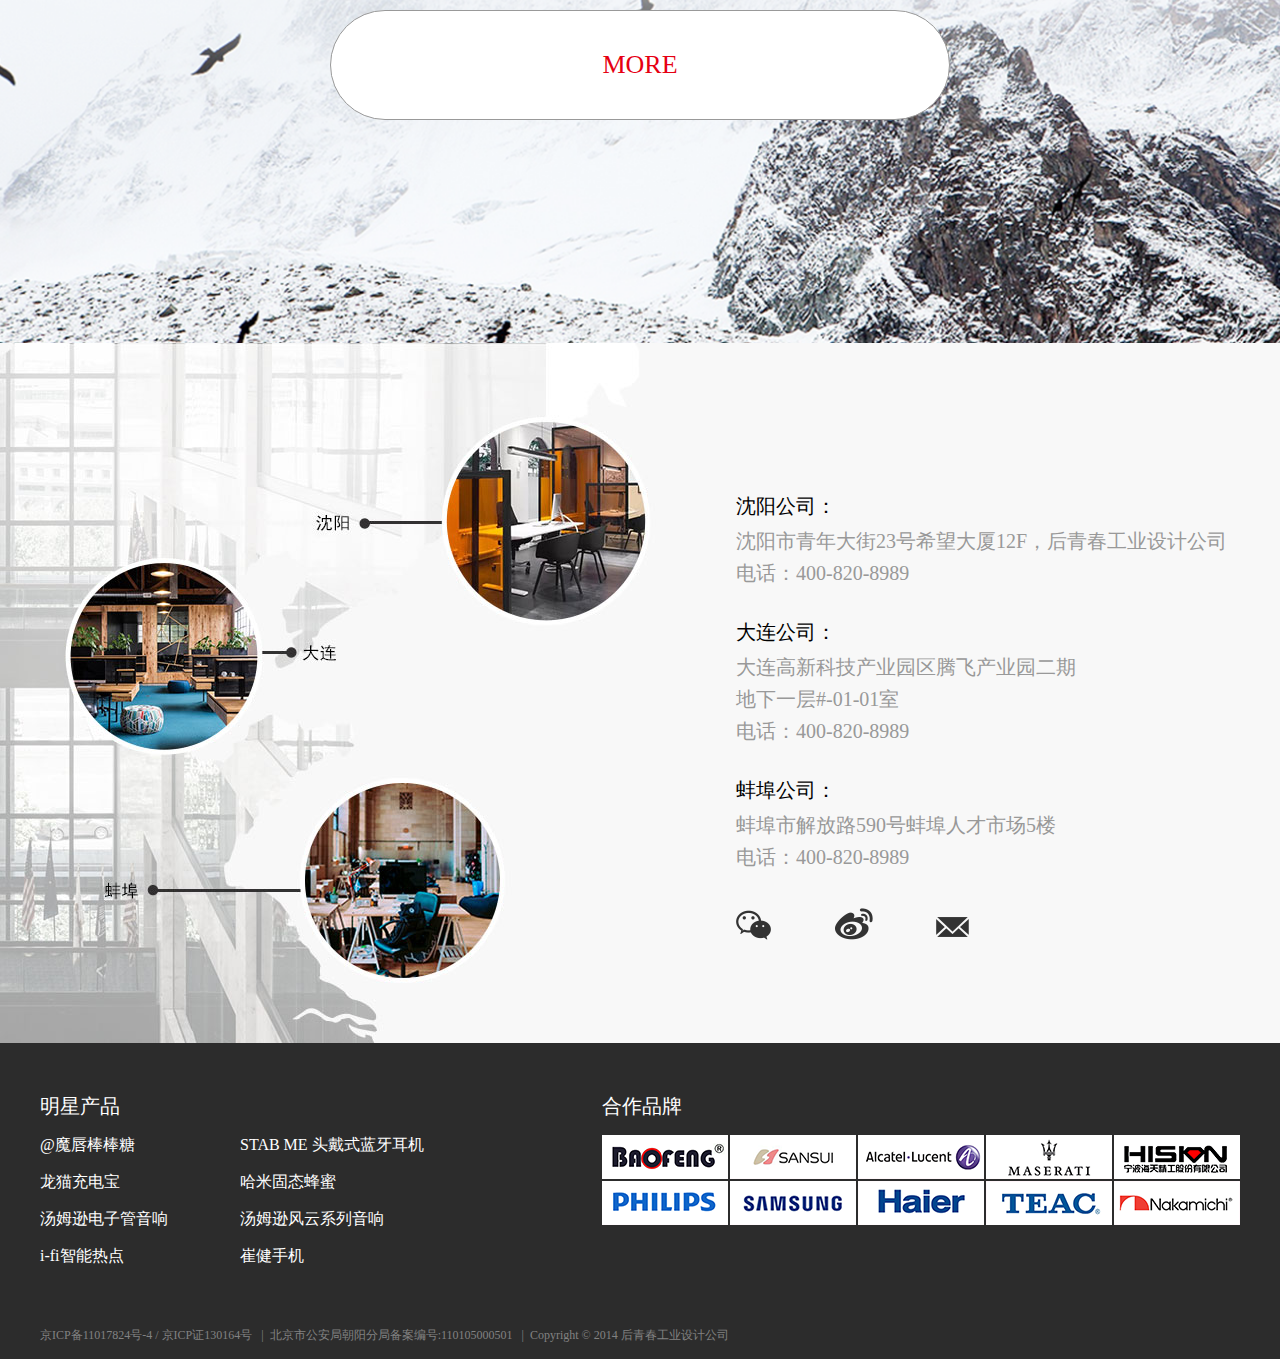
==== commit aa38fa5d: "首页链接" ====
--- a/index.html
+++ b/index.html
@@ -31,9 +31,9 @@
 		<div class="banner">
 			<div class="swiper-container"  id="swiper1">
 				<div class="swiper-wrapper">
-					<div class="swiper-slide slide1"><a href=""></a></div>
-					<div class="swiper-slide slide2"><a href=""></a></div>
-					<div class="swiper-slide slide3"><a href=""></a></div>
+					<div class="swiper-slide slide1"><a href="case-pro.html?id=maoding_1"></a></div>
+					<div class="swiper-slide slide2"><a href="case-pro.html?id=fengmi_2"></a></div>
+					<div class="swiper-slide slide3"><a href="case-pro.html?id=longmao_4"></a></div>
 				</div>
 				<div class="pagination"></div>
 			</div>
@@ -45,22 +45,22 @@
 		<div class="part1">
 			<div class="f30 headline">设计项目</div>
 			<div class="two clearfix auto">
-				<div class="fl">
+				<a href="case.html?tab=0"><div class="fl">
 					<i></i>
 					<p class="f26 pt50">产品创意设计</p>
 					<div class="f22">Products and equipment design</div>
-				</div>
-				<div class="fr">
+				</div></a>
+				<a href="case.html?tab=1"><div class="fr">
 					<i></i>
 					<p class="f26 pt50">工业产品装备防护设计</p>
 					<div class="f22">Products appearance design</div>
-				</div>
+				</div></a>
 			</div>
 			<div class="product">
 				<div class="pr1 fl">
 					<div class="left1 clearfix">
 						<div class="left1_l fl dhover">
-							<a href="">
+							<a href="case-pro.html?id=tom_9">
 								<div class="con">
 									<div class="p">
 										<p class="f30">汤姆逊电子管音响</p>
@@ -70,7 +70,7 @@
 							</a>
 						</div>
 						<div class="left1_r fr dhover">
-							<a href="">
+							<a href="case-pro.html?id=ifi_8">
 								<div class="con">
 									<div class="p">
 										<p class="f30">I-FI智能热点</p>
@@ -82,7 +82,7 @@
 					</div>
 					<div class="left2 clearfix">
 						<div class="left2_l fl dhover">
-							<a href="">
+							<a href="case-pro.html?id=zipai_7">
 								<div class="con">
 									<div class="p">
 										<p class="f30">Dooraa自拍神器</p>
@@ -92,7 +92,7 @@
 							</a>
 						</div>
 						<div class="left2_r fr dhover">
-							<a href="">
+							<a href="case-pro.html?id=cuijian_3">
 								<div class="con">
 									<div class="p">
 										<p class="f30">崔建手机</p>
@@ -103,7 +103,7 @@
 						</div>
 					</div>
 					<div class="left3 dhover">
-						<a href="">
+						<a href="case-pro.html?id=fengmi_2">
 							<div class="con">
 								<div class="p">
 									<p class="f30">哈米固态蜂蜜</p>
@@ -115,7 +115,7 @@
 				</div>
 				<div class="pr2 fl">
 					<div class="mid1 dhover">
-						<a href="">
+						<a href="case-pro.html?id=dayinxiang_5">
 							<div class="con">
 								<div class="p">
 									<p class="f30">汤姆逊层云音响</p>
@@ -125,7 +125,7 @@
 						</a>
 					</div>
 					<div class="mid2 dhover">
-						<a href="">
+						<a href="case-pro.html?id=maoding_1">
 							<div class="con">
 								<div class="p">
 									<p class="f30">无声派对耳机</p>
@@ -137,7 +137,7 @@
 				</div>
 				<div class="pr3 fr">
 					<div class="right1 dhover">
-						<a href="">
+						<a href="case-pro.html?id=longmao_4">
 							<div class="con">
 								<div class="p">
 									<p class="f30">龙猫充电宝</p>
@@ -147,7 +147,7 @@
 						</a>
 					</div>
 					<div class="right2 dhover">
-						<a href="">
+						<a href="case-pro.html?id=mochun_6">
 							<div class="con">
 								<div class="p">
 									<p class="f30">@魔唇棒棒糖</p>
@@ -160,7 +160,7 @@
 			</div>
 		</div>
 		<div class="part2">
-			<div class="headline f26">MORE</div>
+			<div class="headline f26 more"><a href="case.html"><div class="icon">MORE</div></a> </div>
 			<div class="headline f30">获得荣誉</div>
 			<div class="iconswiper auto">
 				<div class="swiper-container"  id="swiper2">
@@ -194,7 +194,7 @@
 						</div>
 					</div>
 					<div class="left_r dhover fr">
-						<a href="">
+						<a href="news.html?id=news20160822">
 							<div class="con">
 								<div class="p">
 									<div class="data">08-22</div>
@@ -207,7 +207,7 @@
 					</div>
 				</div>
 				<div class="right dhover">
-					<a href="">
+					<a href="news.html?id=news20160819">
 						<div class="con">
 							<div class="p none">
 								<div class="data">08-19</div>
@@ -222,7 +222,7 @@
 			<div class="news news2">
 				<div class="left mleft clearfix">
 					<div class="left_l dhover fl">
-						<a href="">
+						<a href="news.html?id=news20151214">
 							<div class="con">
 								<div class="p">
 									<div class="data">12-14</div>
@@ -234,7 +234,7 @@
 						</a>
 					</div>
 					<div class="left_r dhover fr">
-						<a href="">
+						<a href="news.html?id=news20151203">
 							<div class="con">
 								<div class="p">
 									<div class="data">12-03</div>
@@ -247,7 +247,7 @@
 					</div>
 				</div>
 				<div class="right mright dhover">
-					<a href="">
+					<a href="news.html?id=news20160530">
 							<div class="con">
 								<div class="p none">
 									<div class="data">05-30</div>
@@ -262,7 +262,7 @@
 			<div class="news news3">
 				<div class="left clearfix">
 					<div class="left_l dhover fl">
-						<a href="">
+						<a href="news.html?id=news20151201">
 							<div class="con">
 								<div class="p">
 									<div class="data">12-01</div>
@@ -274,7 +274,7 @@
 						</a>
 					</div>
 					<div class="left_r dhover fr">
-						<a href="">
+						<a href="news.html?id=news20151113">
 							<div class="con">
 								<div class="p">
 									<div class="data">11-13</div>
@@ -287,7 +287,7 @@
 					</div>
 				</div>
 				<div class="right dhover">
-					<a href="">
+					<a href="news.html?id=news20150916">
 						<div class="con">
 							<div class="p none">
 								<div class="data">09-16</div>
@@ -299,17 +299,18 @@
 					</a>
 				</div>
 			</div>
-			<div class="more f26 headline">
-				<a href=""><div class="icon">MORE</div></a>
-			</div>
+
+		</div>
+		<div class="more f26 headline">
+			<a href="news_list.html"><div class="icon">MORE</div></a>
 		</div>
 		<div class="part4">
 			<div class="in">
 				<div class="auto">
 					<div class="headline f30">后青春简介</div>
 					<div class="desc f20">青春期的不羁、奔放、反叛、不确定，在给设计产业带来激情的同时，也可能带来伤害，比如浅薄、浮躁、雷同、形式大于内容。</div>
-					<div class="more">
-						<a href="" ><div class="icon f26">MORE</div></a>
+					<div class="more4">
+						<a href="aboutus.html" ><div class="icon f26">MORE</div></a>
 					</div>
 				</div>
 			</div>
@@ -394,6 +395,7 @@
 	<!--<script src="js/header.js" type="text/javascript" charset="utf-8"></script>-->
 	<!--<script src="js/index.js" type="text/javascript" charset="utf-8"></script>-->
 	<script>
+		$('.header li').eq(0).addClass('on');
 		window.onload = function() {
 			var mySwiper = new Swiper('#swiper1',{
 				loop: true,
--- a/css/base.css
+++ b/css/base.css
@@ -1,5 +1,6 @@
 body {
   background: #fff;
+  font-family: "黑体";
 }
 .clearfix:after {
   content: '';
@@ -86,6 +87,9 @@
 .header:hover {
   background: #fff;
 }
+.bg-white {
+  background: #fff;
+}
 .footer {
   color: #fff;
   background: #2c2c2c;
@@ -163,3 +167,125 @@
   height: 23px;
   background-position: -207px -7px;
 }
+/*
+=====================case aboutus 头部，tab==========================================
+*/
+.top-pic {
+  width: 100%;
+  height: 460px;
+  background-size: cover;
+}
+.top-pic img {
+  width: 100%;
+  height: 100%;
+}
+.case-tab .tab-tit {
+  width: 352px;
+  height: 70px;
+  line-height: 70px;
+  margin: 0 auto;
+}
+.case-tab .tab-tit li {
+  width: 50%;
+  float: left;
+  font-size: 20px;
+  text-align: center;
+  cursor: pointer;
+}
+.case-tab .tab-tit li.on {
+  position: relative;
+  z-index: 1;
+  color: #fff;
+  background-color: #e60012;
+  border-top: 4px solid #fff;
+  margin-top: -10px;
+}
+.case-tab .tab-content {
+  margin-top: 40px;
+}
+.case-tab .tab-panel {
+  width: 100%;
+}
+.case-tab .tab-panel > .clearfix {
+  margin-right: -30px;
+}
+.case-tab .tab-panel .item {
+  position: relative;
+  width: 380px;
+  margin: 0 30px 30px 0;
+  float: left;
+  cursor: pointer;
+}
+.case-tab .tab-panel .item a {
+  display: block;
+  width: 100%;
+  height: 100%;
+}
+.case-tab .tab-panel .item .cover {
+  position: absolute;
+  left: 0;
+  top: 0;
+  width: 100%;
+  height: 100%;
+  color: #fff;
+  text-align: center;
+  background: #e60012;
+  background: rgba(230, 0, 18, 0.9);
+  display: none;
+  opacity: 0;
+  z-index: 1;
+}
+.case-tab .tab-panel .item .cover h3 {
+  font-size: 30px;
+  margin: 135px 0 38px 0;
+  line-height: 1;
+}
+.case-tab .tab-panel .item .cover p {
+  margin: 0 auto;
+  font-size: 24px;
+  line-height: 30px;
+}
+.case-tab .tab-panel .item .cover p span {
+  display: block;
+}
+.case-tab .design-wenzi .show-pic {
+  height: 520px;
+}
+.case-tab .design-wenzi h2 {
+  line-height: 1;
+  margin: 30px 0 12px 0;
+  font-size: 40px;
+}
+.case-tab .design-wenzi h2 span {
+  display: inline-block;
+  width: 52px ;
+  height: 24px;
+  line-height: 24px;
+  font-size: 14px;
+  color: #fff;
+  background-color: #e60012;
+  text-align: center;
+  vertical-align: bottom;
+  margin-left: 12px;
+}
+.case-tab .design-wenzi h3 {
+  position: relative;
+  font-size: 20px;
+  color: #c0c0c0;
+  height: 58px;
+  margin-bottom: 25px;
+}
+.case-tab .design-wenzi h3:after {
+  content: '';
+  position: absolute;
+  left: 0;
+  bottom: 0;
+  width: 50px;
+  height: 2px;
+  background: #000;
+}
+.case-tab .design-wenzi .text {
+  font-size: 18px;
+  line-height: 33px ;
+  margin-bottom: 42px;
+}
--- a/css/index.css
+++ b/css/index.css
@@ -53,19 +53,22 @@
 .content .part1 .two {
   margin-bottom: 180px;
 }
-.content .part1 .two > div {
+.content .part1 .two > a {
+  color: #000;
+}
+.content .part1 .two > a > div {
   width: 49%;
 }
-.content .part1 .two > div i {
+.content .part1 .two > a > div i {
   display: inline-flex;
   width: 78px;
   height: 78px;
 }
-.content .part1 .two > div > div {
+.content .part1 .two > a > div > div {
   color: #999;
   margin-top: 15px;
 }
-.content .part1 .two > div:hover p {
+.content .part1 .two > a > div:hover p {
   color: #e60012;
 }
 .content .part1 .two .fl i {
@@ -336,16 +339,16 @@
   background: url(../img/01index/20150916.png) no-repeat;
   background-size: 100% 100%;
 }
-.content .part3 .more a {
+.content .more a {
   color: #000;
 }
-.content .part3 .more .icon {
+.content .more .icon {
   background: url(../img/01index/more.png) no-repeat 55% center;
 }
-.content .part3 .more:hover {
+.content .more:hover {
   background: #e60012;
 }
-.content .part3 .more:hover a {
+.content .more:hover a {
   color: #fff;
 }
 .content .part4 .in {
@@ -362,12 +365,12 @@
   margin-top: 80px;
   color: #999;
 }
-.content .part4 .in .more {
+.content .part4 .in .more4 {
   display: flex;
   justify-content: center;
   margin-top: 160px;
 }
-.content .part4 .in .more a {
+.content .part4 .in .more4 a {
   background: #fff;
   color: #e60012;
   display: flex;
@@ -378,11 +381,11 @@
   border-radius: 55px;
   border: 1px solid #999;
 }
-.content .part4 .in .more .icon {
+.content .part4 .in .more4 .icon {
   width: 100%;
   background: url(../img/01index/more.png) no-repeat 60% center;
 }
-.content .part4 .in .more a:hover {
+.content .part4 .in .more4 a:hover {
   background: #e60012;
   color: #fff;
   border-color: #e60012;
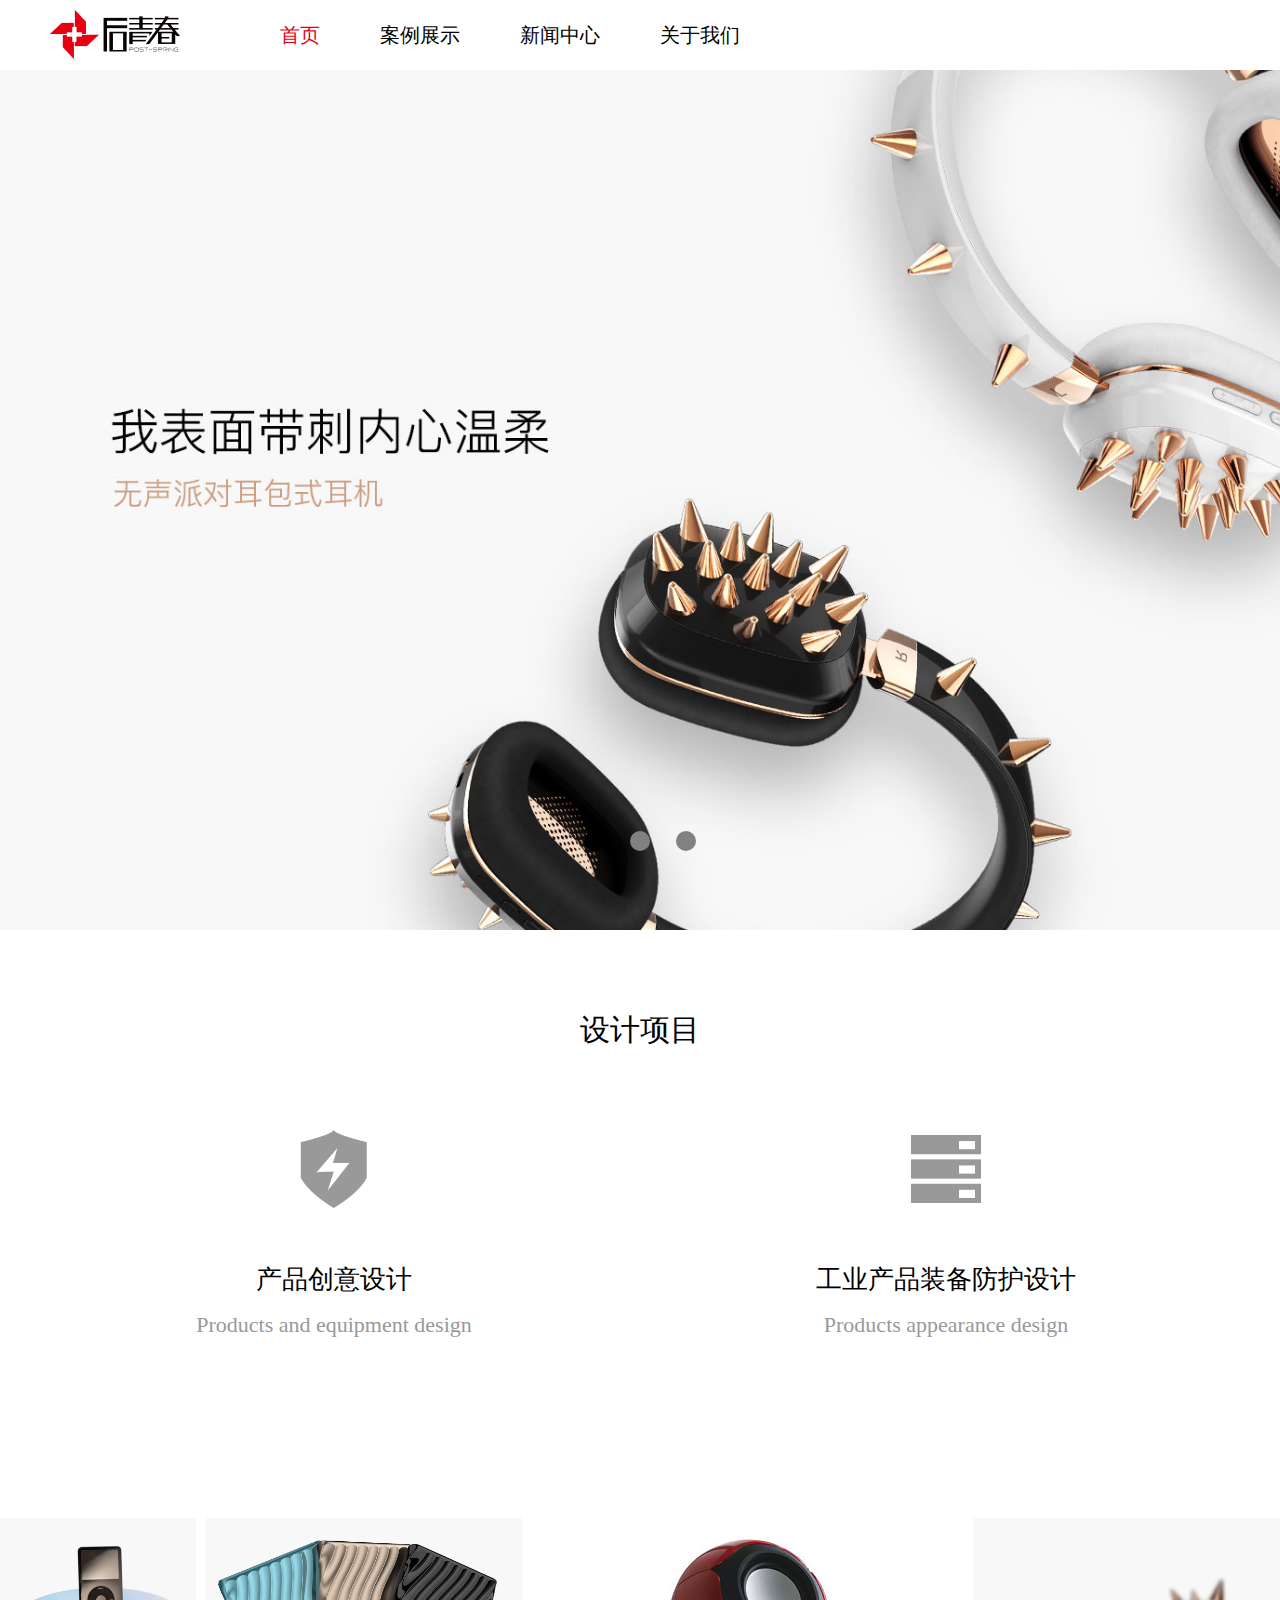
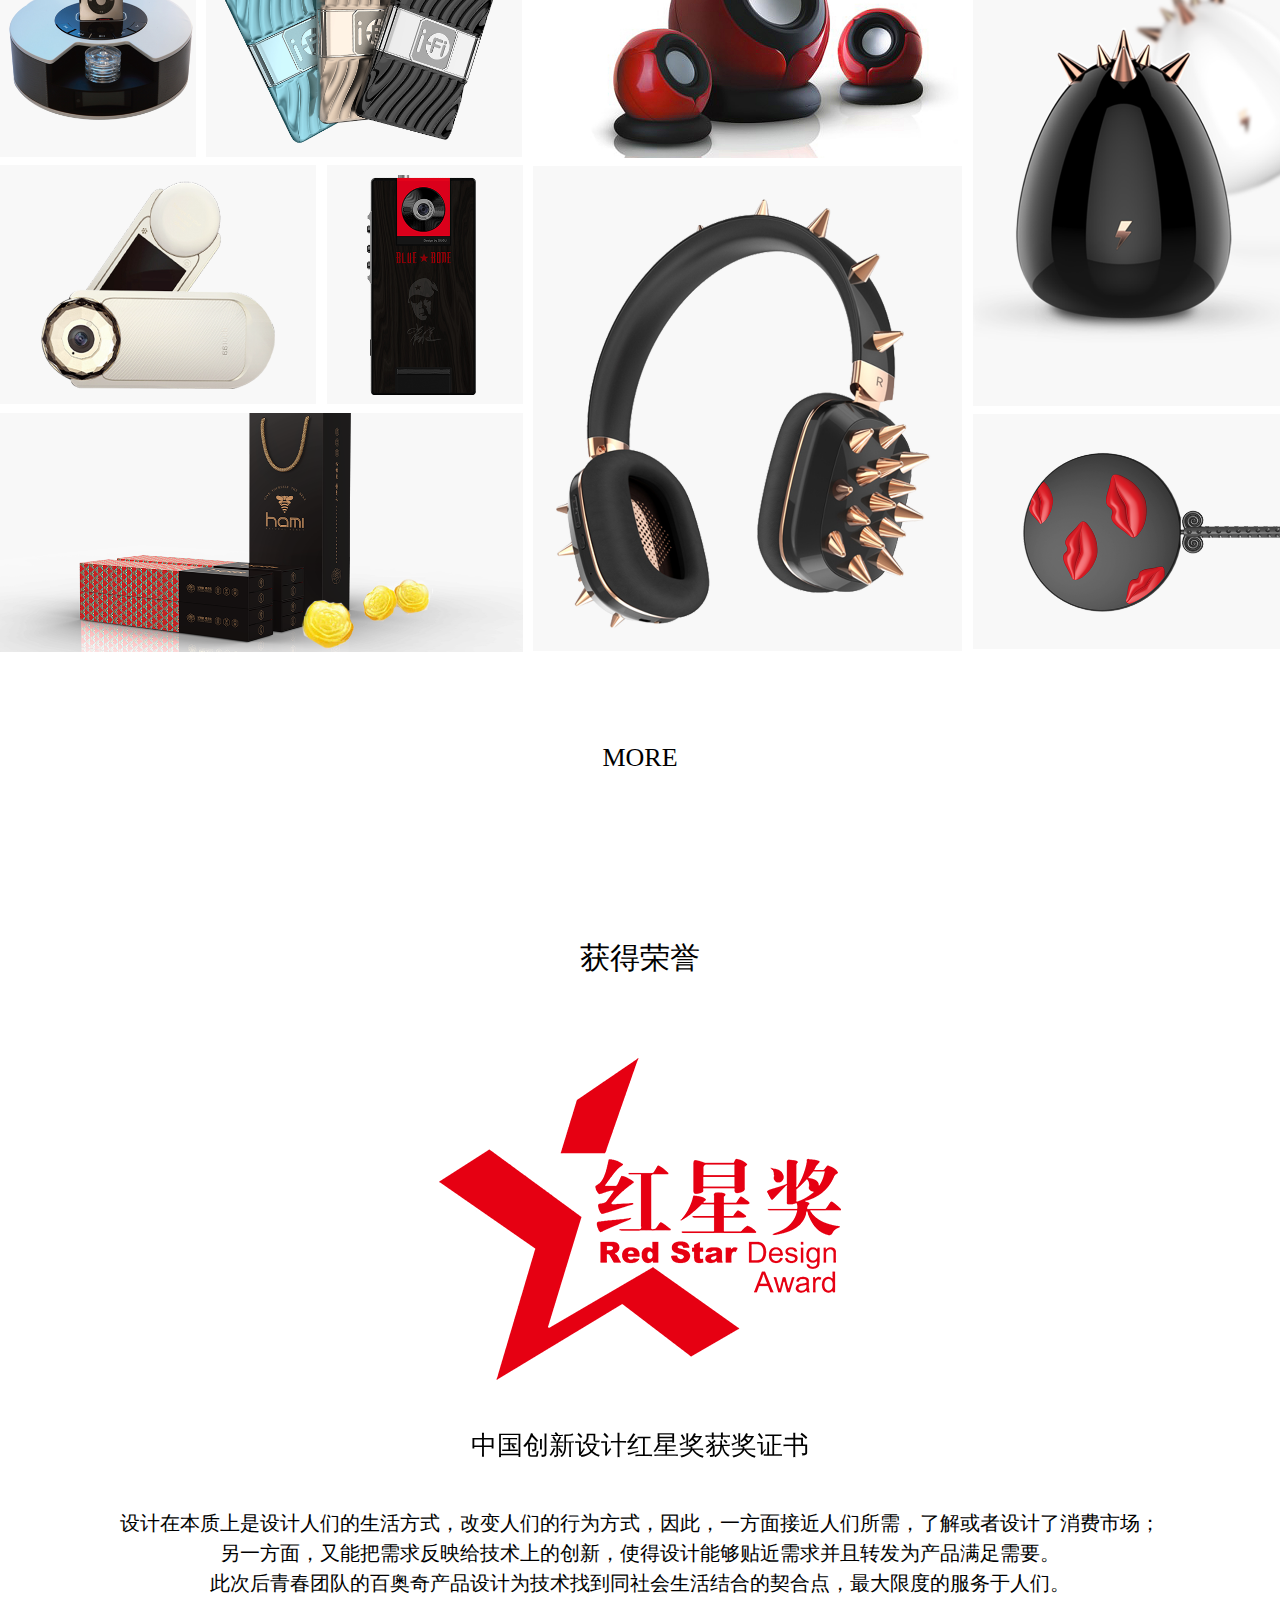
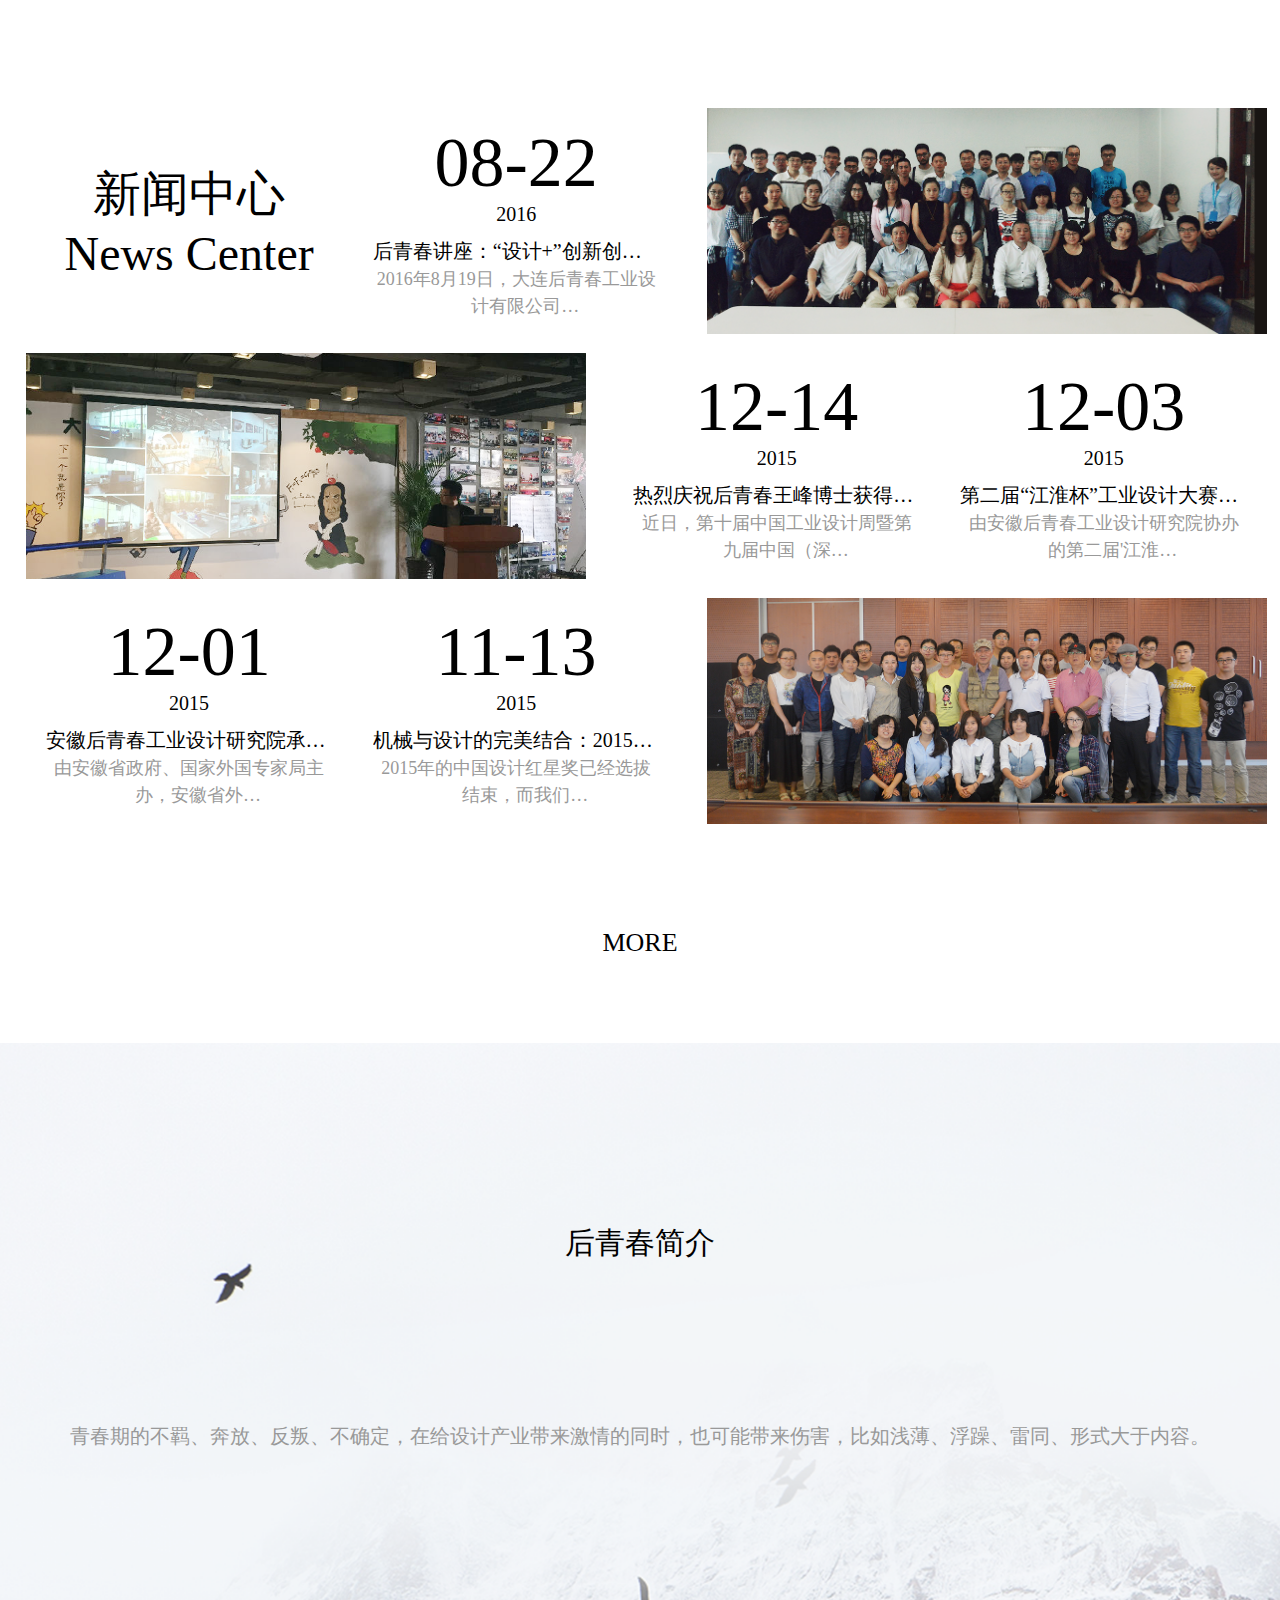
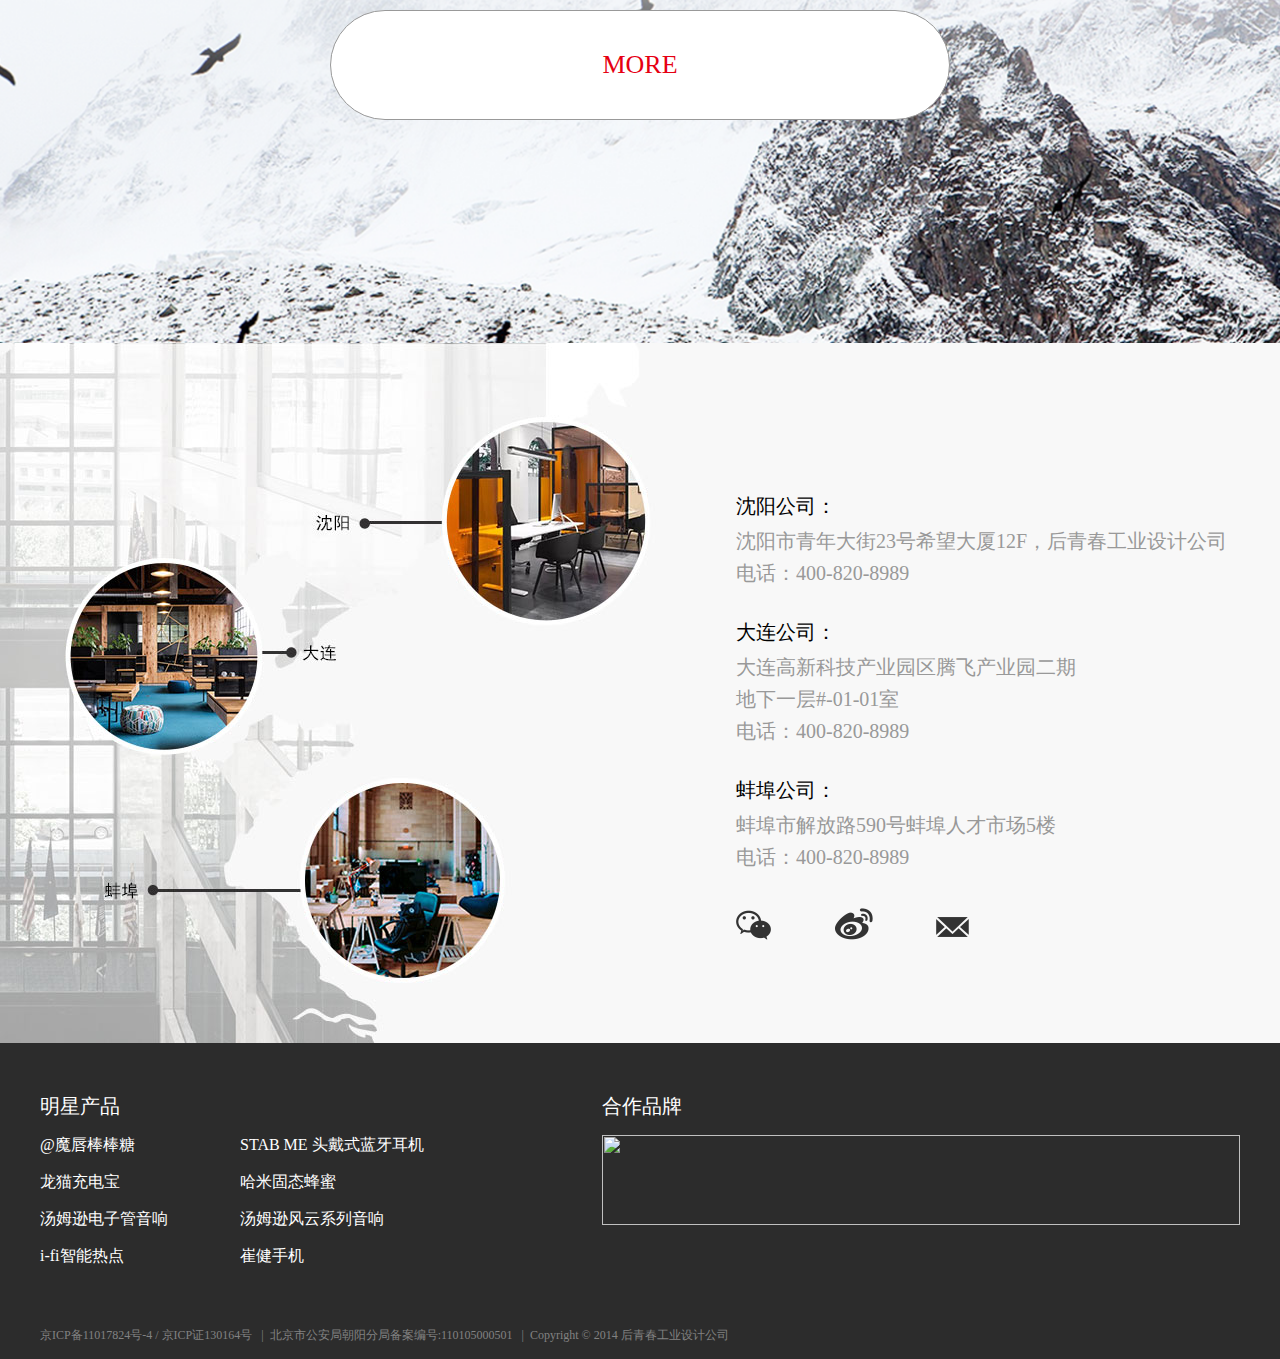
==== commit 5d1be574: "detail" ====
--- a/index.html
+++ b/index.html
@@ -376,7 +376,7 @@
 				<div class="fr">
 					<div class="">
 						<h4>合作品牌</h4>
-						<img class="brand" src="img/01index/brand.png"/>
+						<img class="brand" src="http://zimeitisucai.oss-cn-beijing.aliyuncs.com/resource/HYouthWebsite/img/01index/brand.png"/>
 					</div>
 				</div>
 			</div>
--- a/css/index.css
+++ b/css/index.css
@@ -101,6 +101,9 @@
   justify-content: center;
   color: #fff;
   background: transparent;
+  -webkit-transition: all 0.3s;
+  -moz-transition: all 0.3s;
+  -o-transition: all 0.3s;
 }
 .content .part1 .product .con .p {
   display: none;
@@ -214,18 +217,20 @@
   background-position: center center;
 }
 .content .part2 .iconswiper .prev {
+  cursor: pointer;
   left: 0;
-  background-image: url("../img/01index/prev.png");
+  background-image: url("http://zimeitisucai.oss-cn-beijing.aliyuncs.com/resource/HYouthWebsite/img/01index/prev.png");
 }
 .content .part2 .iconswiper .next {
+  cursor: pointer;
   right: 0;
-  background-image: url("../img/01index/next.png");
+  background-image: url("http://zimeitisucai.oss-cn-beijing.aliyuncs.com/resource/HYouthWebsite/img/01index/next.png");
 }
 .content .part2 .iconswiper .prev:hover {
-  background-image: url("../img/01index/prev-on.png");
+  background-image: url("http://zimeitisucai.oss-cn-beijing.aliyuncs.com/resource/HYouthWebsite/img/01index/prev-on.png");
 }
 .content .part2 .iconswiper .next:hover {
-  background-image: url("../img/01index/next-on.png");
+  background-image: url("http://zimeitisucai.oss-cn-beijing.aliyuncs.com/resource/HYouthWebsite/img/01index/next-on.png");
 }
 .content .part2 .words {
   margin-bottom: 110px;
@@ -259,6 +264,9 @@
   justify-content: center;
   color: #000;
   background: transparent;
+  -webkit-transition: background-color 0.3s;
+  -moz-transition: background-color 0.3s;
+  -o-transition: background-color 0.3s;
 }
 .content .part3 .news > div .con .p {
   width: 100%;
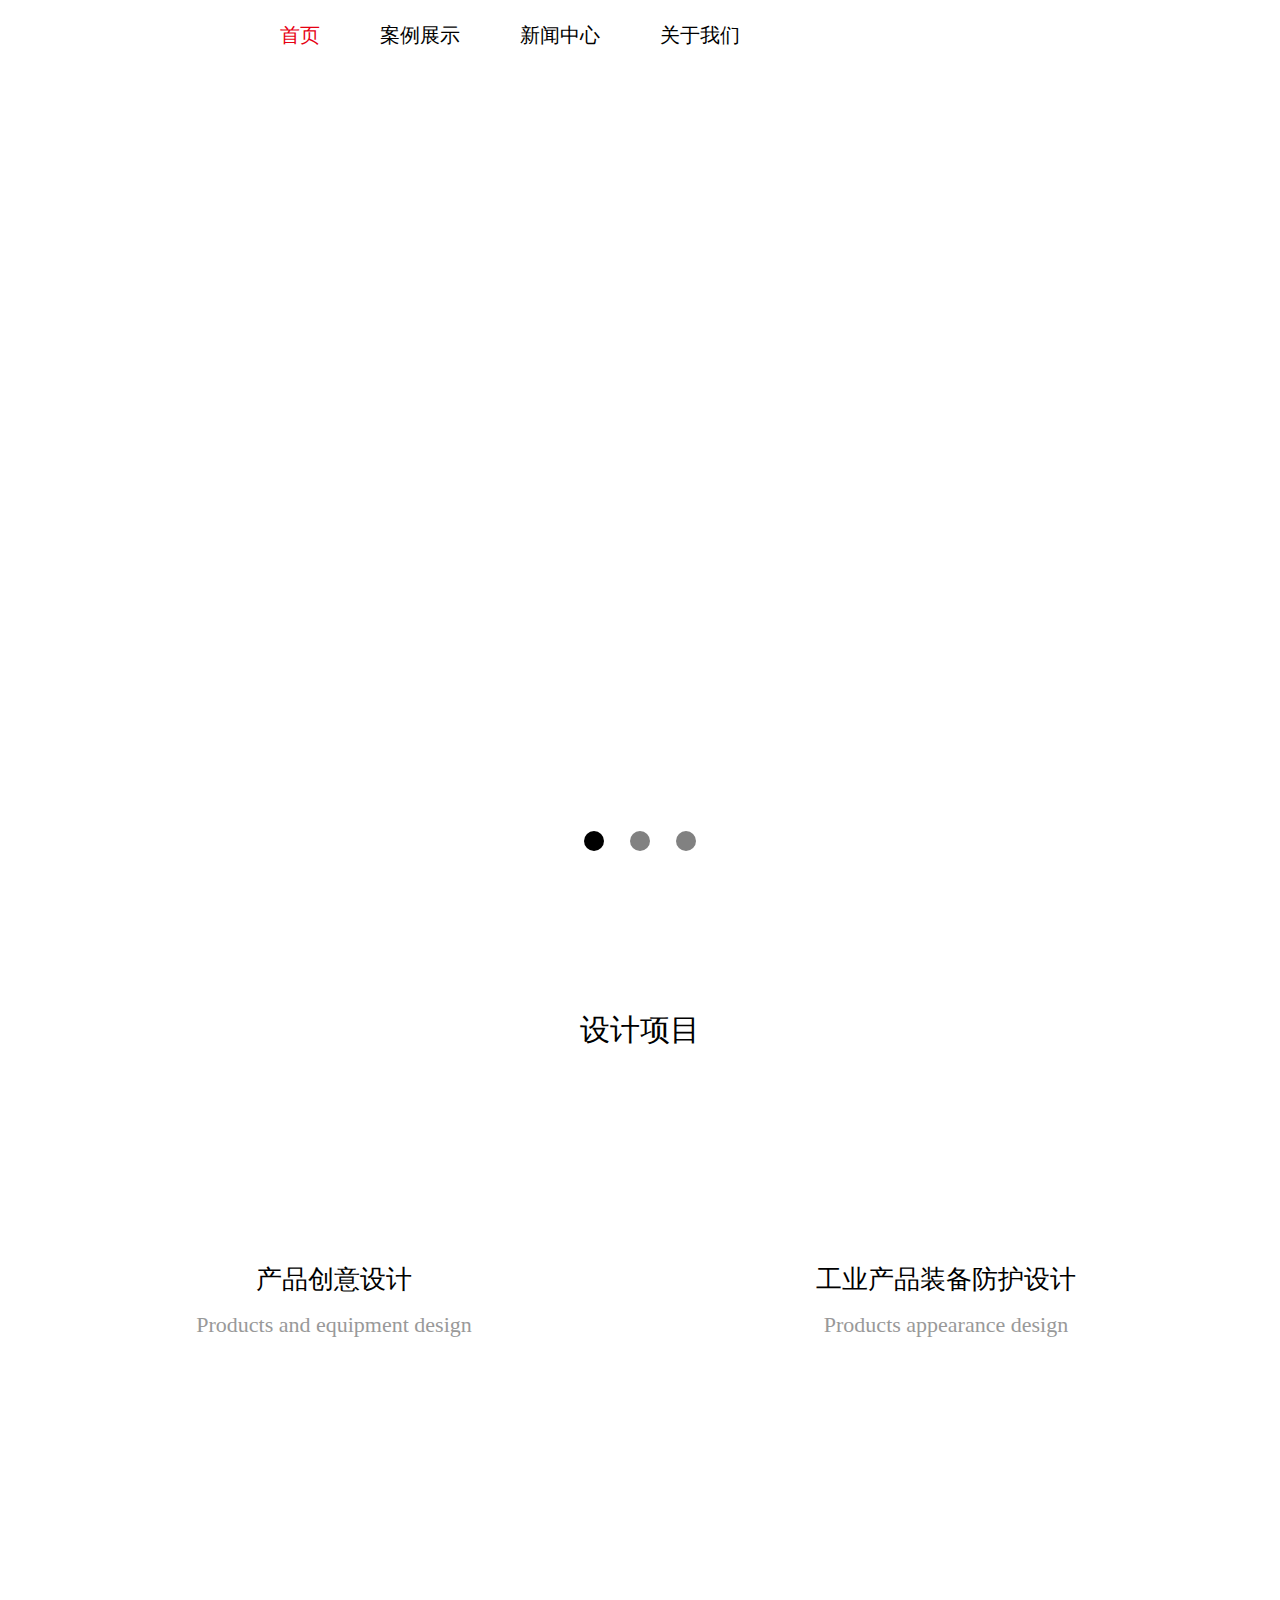
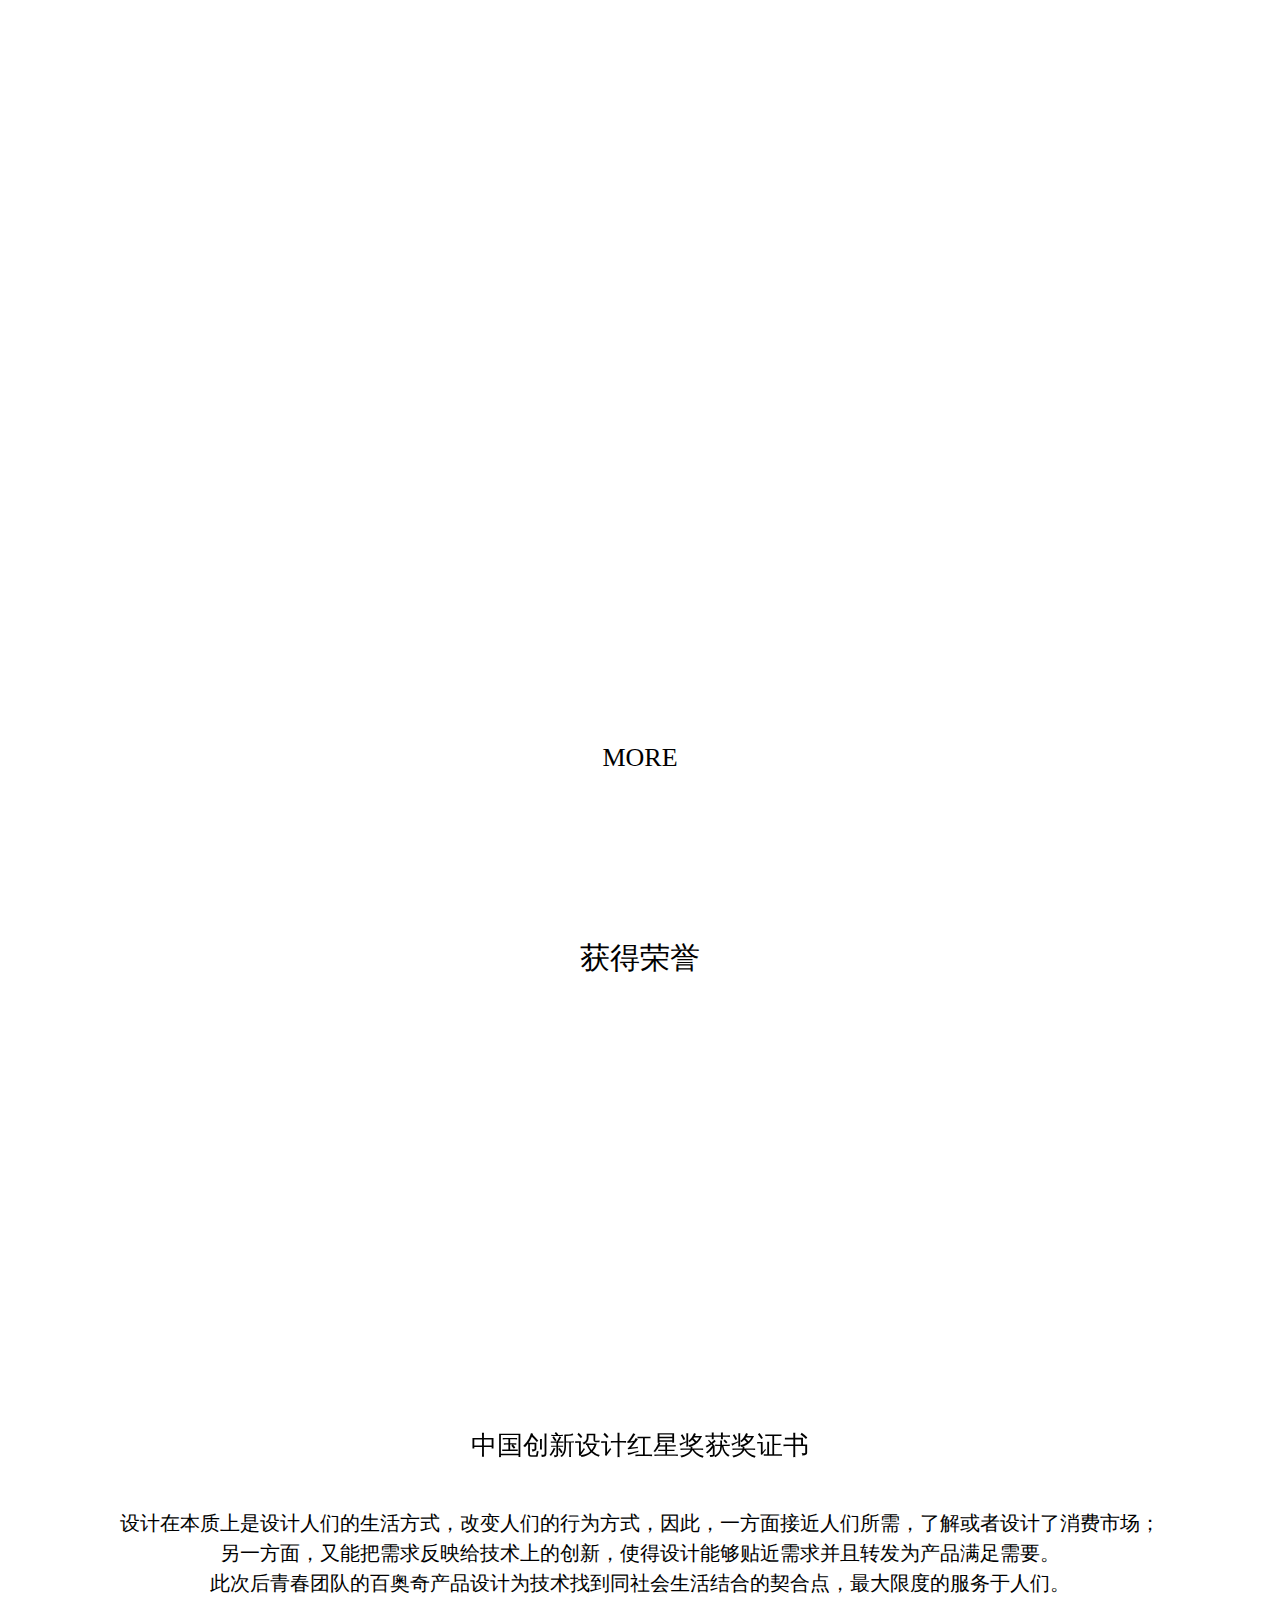
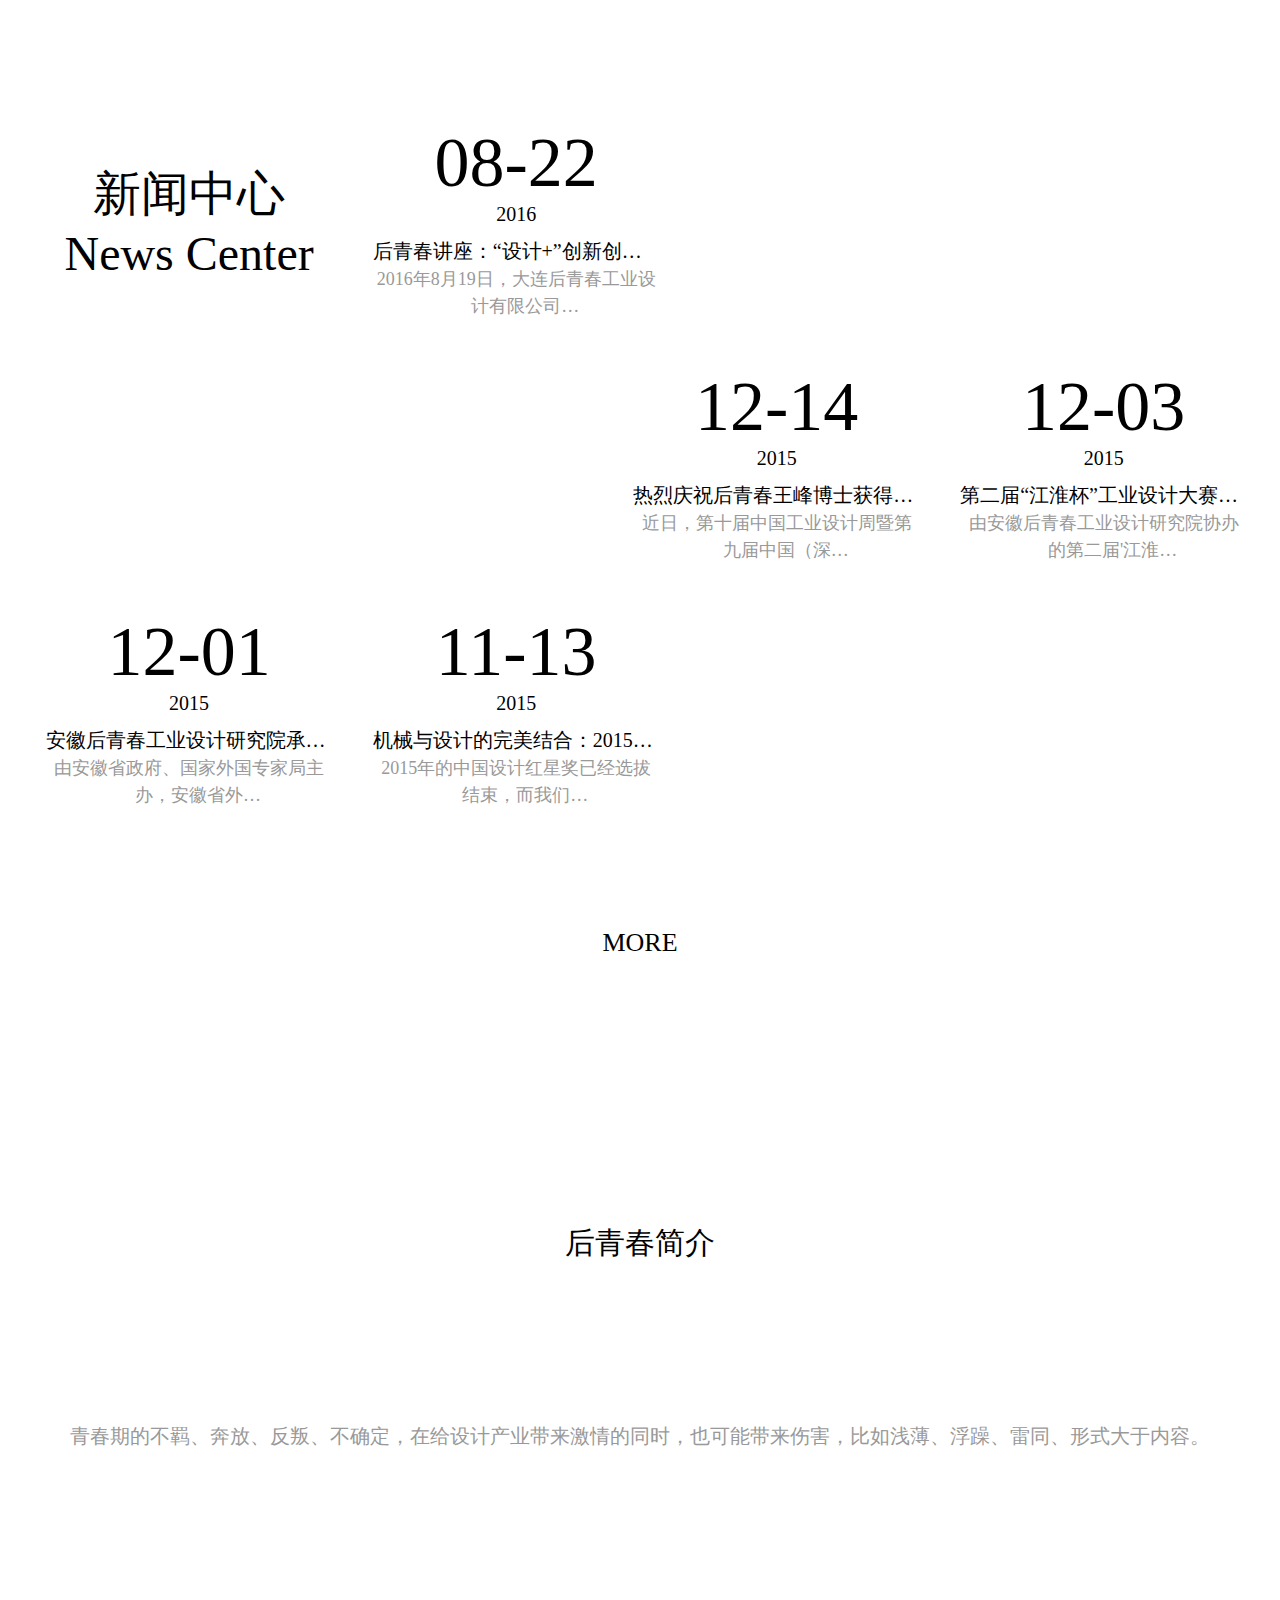
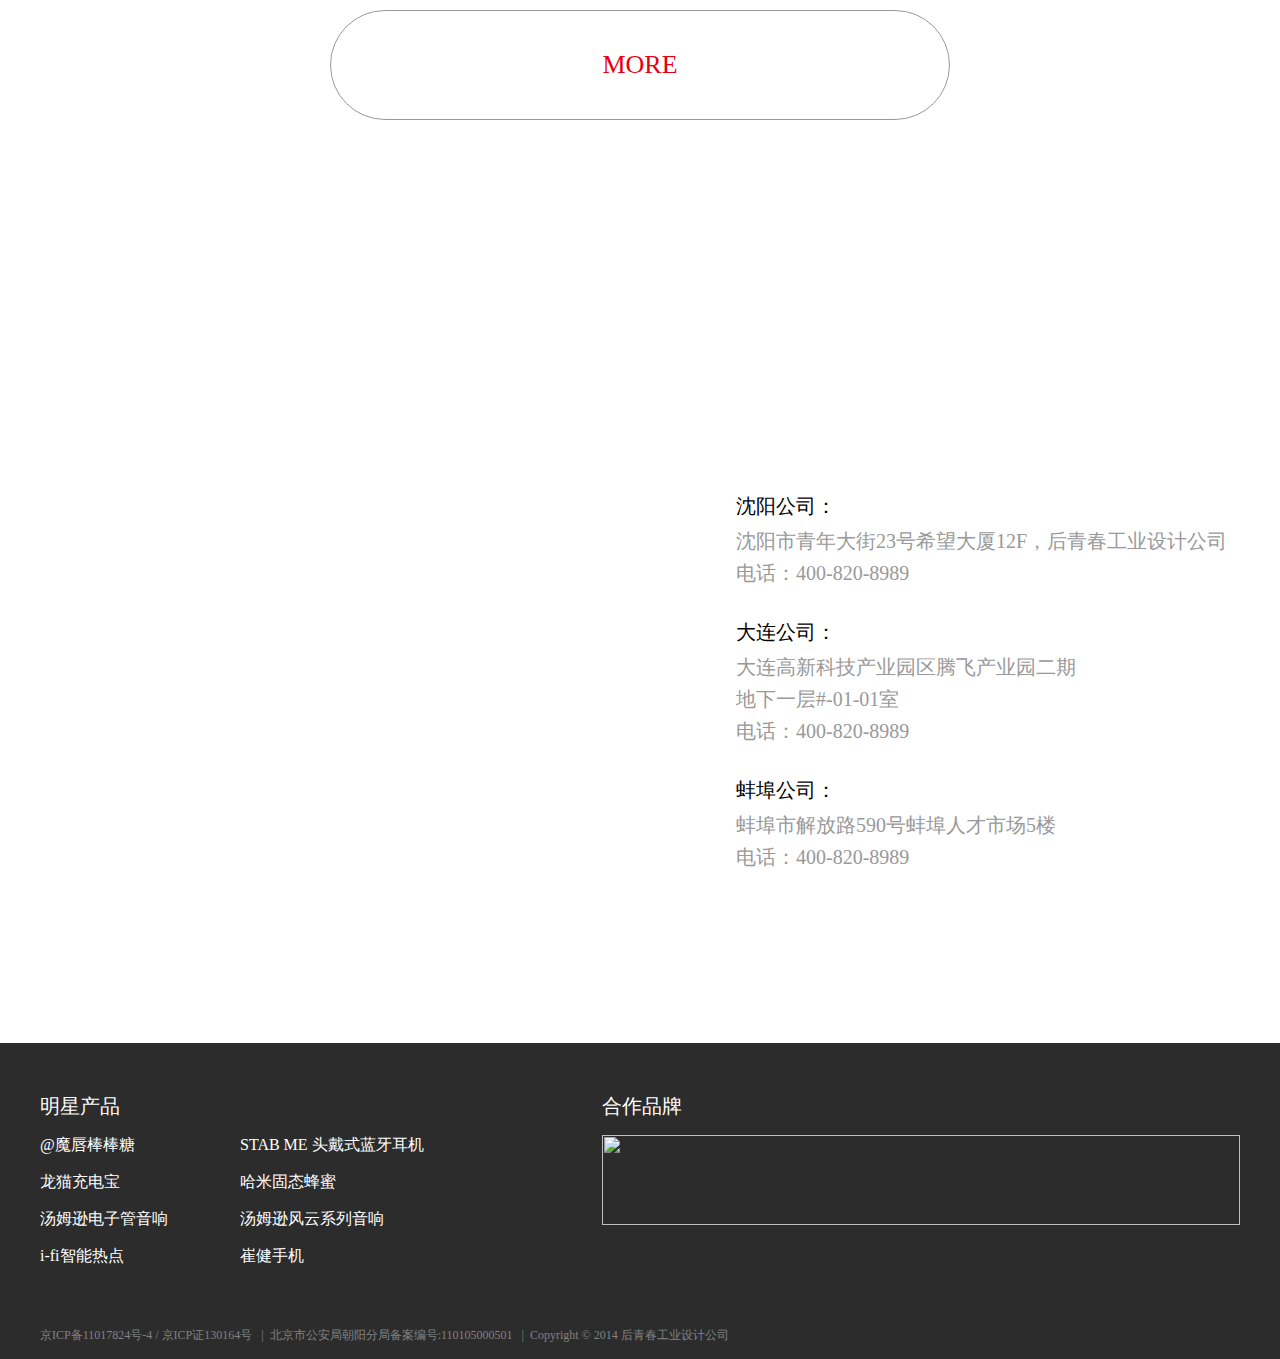
==== commit 8cec9e59: "icon" ====
--- a/index.html
+++ b/index.html
@@ -7,7 +7,7 @@
 		<link href="css/base.css" rel="stylesheet">
 		<link href="css/index.css" rel="stylesheet">
 		<link href="plugin/swiper-2.7.6/idangerous.swiper.css" rel="stylesheet">
-		<link rel="icon" href="http://zimeitisucai.oss-cn-beijing.aliyuncs.com/resource/ouguWebsite/img/title.png" type="image/x-icon" >
+		<link rel="icon" href="http://zimeitisucai.oss-cn-beijing.aliyuncs.com/resource/HYouthWebsite/img/title.ico" type="image/x-icon" >
 	</head>
 	
 	<body>
--- a/css/base.css
+++ b/css/base.css
@@ -60,7 +60,7 @@
 .header .logo {
   width: 130px;
   height: 50px;
-  background: url(../img/01index/logo.png) no-repeat 0 0 / contain;
+  background: url(http://zimeitisucai.oss-cn-beijing.aliyuncs.com/resource/HYouthWebsite/img/01index/logo.png) no-repeat 0 0 / contain;
   margin-top: 10px;
   margin-left: 50px;
 }
@@ -124,7 +124,7 @@
 }
 .pubpart .in {
   height: 700px;
-  background: url(../img/01index/pubbg.jpg) no-repeat;
+  background: url(http://zimeitisucai.oss-cn-beijing.aliyuncs.com/resource/HYouthWebsite/img/01index/pubbg.jpg) no-repeat;
   background-position: center 0;
   background-size: cover;
 }
@@ -150,7 +150,7 @@
 .pubpart .in .t .icon i {
   margin-right: 60px;
   display: inline-block;
-  background: url('../img/01index/icon.png') no-repeat;
+  background: url("http://zimeitisucai.oss-cn-beijing.aliyuncs.com/resource/HYouthWebsite/img/01index/icon.png") no-repeat;
 }
 .pubpart .in .t .icon .icon1 {
   width: 35px;
--- a/css/index.css
+++ b/css/index.css
@@ -16,13 +16,13 @@
   height: 100%;
 }
 .banner .slide1 {
-  background-image: url(../img/01index/banner1.jpg);
+  background-image: url(http://zimeitisucai.oss-cn-beijing.aliyuncs.com/resource/HYouthWebsite/img/01index/banner1.jpg);
 }
 .banner .slide2 {
-  background-image: url(../img/01index/banner2.jpg);
+  background-image: url(http://zimeitisucai.oss-cn-beijing.aliyuncs.com/resource/HYouthWebsite/img/01index/banner2.jpg);
 }
 .banner .slide3 {
-  background-image: url(../img/01index/banner3.jpg);
+  background-image: url(http://zimeitisucai.oss-cn-beijing.aliyuncs.com/resource/HYouthWebsite/img/01index/banner3.jpg);
 }
 .banner .pagination {
   position: absolute;
@@ -72,10 +72,10 @@
   color: #e60012;
 }
 .content .part1 .two .fl i {
-  background: url(../img/01index/two1.png) no-repeat;
+  background: url(http://zimeitisucai.oss-cn-beijing.aliyuncs.com/resource/HYouthWebsite/img/01index/two1.png) no-repeat;
 }
 .content .part1 .two .fr i {
-  background: url(../img/01index/two2.png) no-repeat;
+  background: url(http://zimeitisucai.oss-cn-beijing.aliyuncs.com/resource/HYouthWebsite/img/01index/two2.png) no-repeat;
 }
 .content .part1 .product {
   width: 100%;
@@ -122,12 +122,12 @@
 .content .part1 .product .pr1 .left1 .left1_l {
   margin-right: 2%;
   width: 37.5%;
-  background: url(../img/01index/p01.png) no-repeat;
+  background: url(http://zimeitisucai.oss-cn-beijing.aliyuncs.com/resource/HYouthWebsite/img/01index/p01.png) no-repeat;
   background-size: 100% 100%;
 }
 .content .part1 .product .pr1 .left1 .left1_r {
   width: 60.5%;
-  background: url(../img/01index/p02.png) no-repeat;
+  background: url(http://zimeitisucai.oss-cn-beijing.aliyuncs.com/resource/HYouthWebsite/img/01index/p02.png) no-repeat;
   background-size: 100% 100%;
 }
 .content .part1 .product .pr1 .left2 > div {
@@ -136,16 +136,16 @@
 .content .part1 .product .pr1 .left2 .left2_l {
   margin-right: 2%;
   width: 60.5%;
-  background: url(../img/01index/p03.png) no-repeat;
+  background: url(http://zimeitisucai.oss-cn-beijing.aliyuncs.com/resource/HYouthWebsite/img/01index/p03.png) no-repeat;
   background-size: 100% 100%;
 }
 .content .part1 .product .pr1 .left2 .left2_r {
   width: 37.5%;
-  background: url(../img/01index/p04.png) no-repeat;
+  background: url(http://zimeitisucai.oss-cn-beijing.aliyuncs.com/resource/HYouthWebsite/img/01index/p04.png) no-repeat;
   background-size: 100% 100%;
 }
 .content .part1 .product .pr1 .left3 {
-  background: url(../img/01index/p05.png) no-repeat;
+  background: url(http://zimeitisucai.oss-cn-beijing.aliyuncs.com/resource/HYouthWebsite/img/01index/p05.png) no-repeat;
   background-size: 100% 100%;
 }
 .content .part1 .product .pr2 {
@@ -158,12 +158,12 @@
 }
 .content .part1 .product .pr2 .mid1 {
   height: 32.5% ;
-  background: url(../img/01index/p06.png) no-repeat;
+  background: url(http://zimeitisucai.oss-cn-beijing.aliyuncs.com/resource/HYouthWebsite/img/01index/p06.png) no-repeat;
   background-size: 100% 100%;
 }
 .content .part1 .product .pr2 .mid2 {
   height: 65.5%;
-  background: url(../img/01index/p07.png) no-repeat;
+  background: url(http://zimeitisucai.oss-cn-beijing.aliyuncs.com/resource/HYouthWebsite/img/01index/p07.png) no-repeat;
   background-size: 100% 100%;
 }
 .content .part1 .product .pr3 {
@@ -175,12 +175,12 @@
 }
 .content .part1 .product .pr3 .right1 {
   height: 66%;
-  background: url(../img/01index/p08.png) no-repeat;
+  background: url(http://zimeitisucai.oss-cn-beijing.aliyuncs.com/resource/HYouthWebsite/img/01index/p08.png) no-repeat;
   background-size: 100% 100%;
 }
 .content .part1 .product .pr3 .right2 {
   height: 31.81%;
-  background: url(../img/01index/p09.png) no-repeat;
+  background: url(http://zimeitisucai.oss-cn-beijing.aliyuncs.com/resource/HYouthWebsite/img/01index/p09.png) no-repeat;
   background-size: 100% 100%;
 }
 .content .part2 {
@@ -199,13 +199,13 @@
   height: 100%;
 }
 .content .part2 .iconswiper .slide1 {
-  background: url(../img/01index/swipericon1.png) no-repeat top center;
+  background: url(http://zimeitisucai.oss-cn-beijing.aliyuncs.com/resource/HYouthWebsite/img/01index/swipericon1.png) no-repeat top center;
 }
 .content .part2 .iconswiper .slide2 {
-  background: url(../img/01index/swipericon2.png) no-repeat top center;
+  background: url(http://zimeitisucai.oss-cn-beijing.aliyuncs.com/resource/HYouthWebsite/img/01index/swipericon2.png) no-repeat top center;
 }
 .content .part2 .iconswiper .slide3 {
-  background: url(../img/01index/swipericon3.png) no-repeat top center;
+  background: url(http://zimeitisucai.oss-cn-beijing.aliyuncs.com/resource/HYouthWebsite/img/01index/swipericon3.png) no-repeat top center;
 }
 .content .part2 .iconswiper .arrow {
   position: absolute;
@@ -329,7 +329,7 @@
   width: 50%;
 }
 .content .part3 .news .right {
-  background: url(../img/01index/20160819.png) no-repeat;
+  background: url(http://zimeitisucai.oss-cn-beijing.aliyuncs.com/resource/HYouthWebsite/img/01index/20160819.png) no-repeat;
   background-size: 100% 100%;
   width: 45.16%;
   right: 0;
@@ -340,18 +340,18 @@
 }
 .content .part3 .news2 .mright {
   left: 0;
-  background: url(../img/01index/20160530.png) no-repeat;
+  background: url(http://zimeitisucai.oss-cn-beijing.aliyuncs.com/resource/HYouthWebsite/img/01index/20160530.png) no-repeat;
   background-size: 100% 100%;
 }
 .content .part3 .news3 .right {
-  background: url(../img/01index/20150916.png) no-repeat;
+  background: url(http://zimeitisucai.oss-cn-beijing.aliyuncs.com/resource/HYouthWebsite/img/01index/20150916.png) no-repeat;
   background-size: 100% 100%;
 }
 .content .more a {
   color: #000;
 }
 .content .more .icon {
-  background: url(../img/01index/more.png) no-repeat 55% center;
+  background: url(http://zimeitisucai.oss-cn-beijing.aliyuncs.com/resource/HYouthWebsite/img/01index/more.png) no-repeat 55% center;
 }
 .content .more:hover {
   background: #e60012;
@@ -362,7 +362,7 @@
 .content .part4 .in {
   text-align: center;
   height: 900px;
-  background: url(../img/01index/introduce.png) no-repeat;
+  background: url(http://zimeitisucai.oss-cn-beijing.aliyuncs.com/resource/HYouthWebsite/img/01index/introduce.png) no-repeat;
   background-position: center 0;
   background-size: cover;
 }
@@ -391,7 +391,7 @@
 }
 .content .part4 .in .more4 .icon {
   width: 100%;
-  background: url(../img/01index/more.png) no-repeat 60% center;
+  background: url(http://zimeitisucai.oss-cn-beijing.aliyuncs.com/resource/HYouthWebsite/img/01index/more.png) no-repeat 60% center;
 }
 .content .part4 .in .more4 a:hover {
   background: #e60012;
